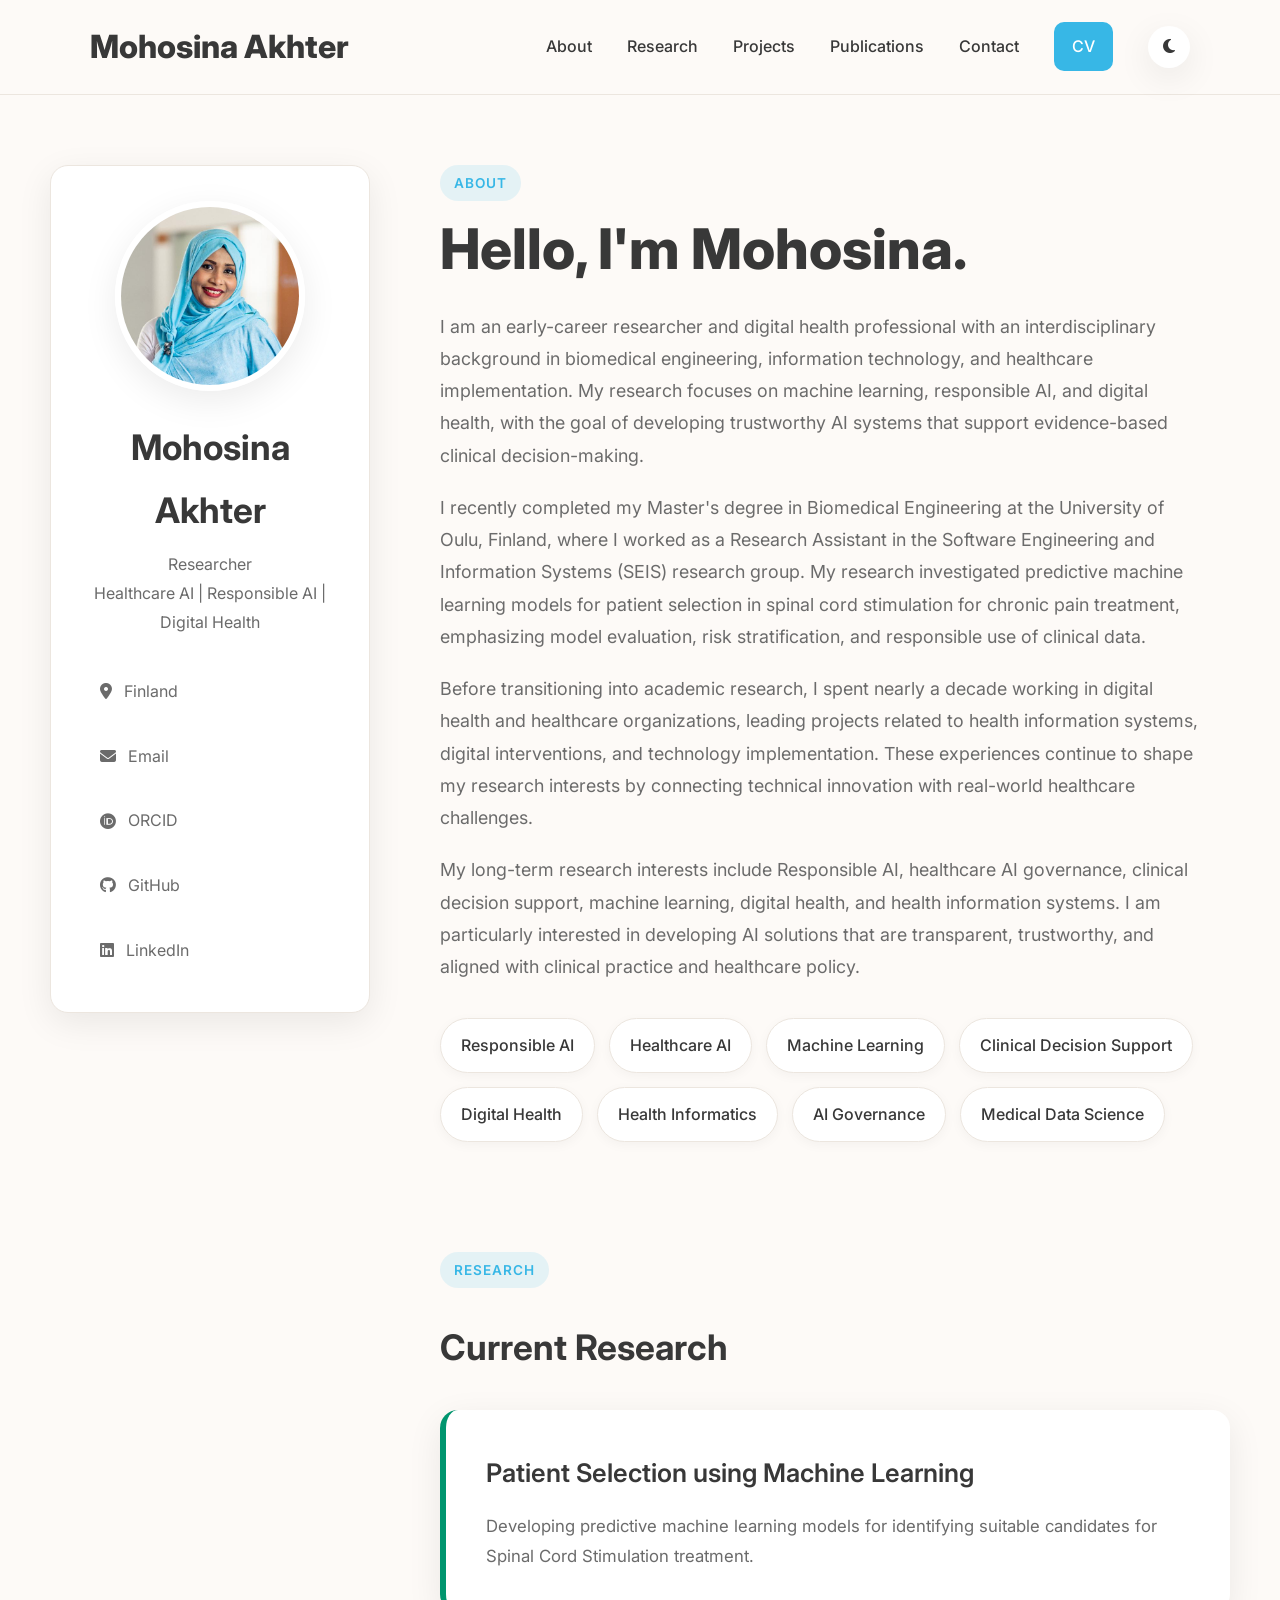
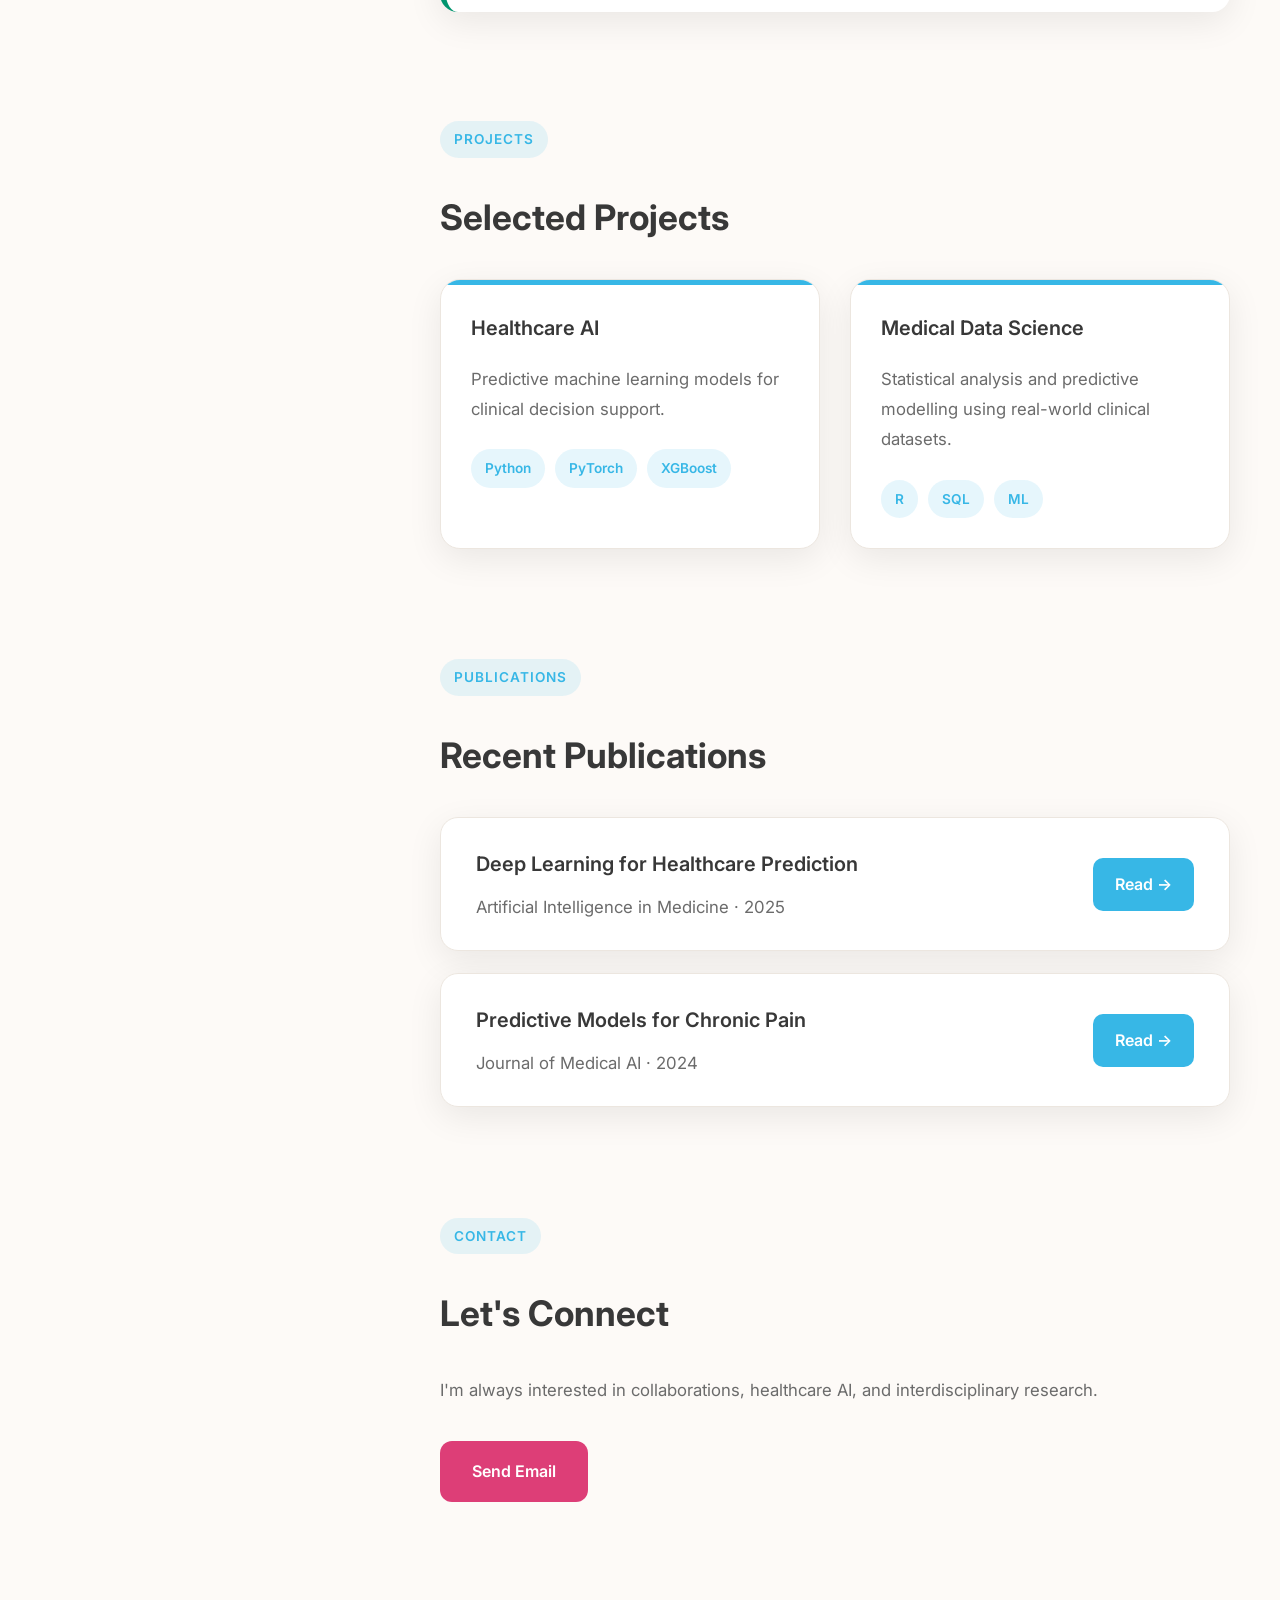
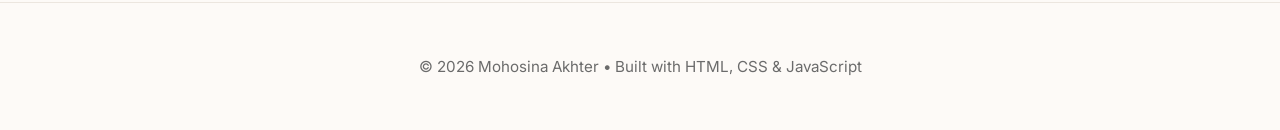
==== index.html @ cb87c594 "Update index.html" ====
<!DOCTYPE html>
<html lang="en">

<head>
    <meta charset="UTF-8">
    <meta name="viewport" content="width=device-width, initial-scale=1.0">

    <title>Mohosina Akhter | Machine Learning Researcher</title>

    <meta name="description"
        content="Mohosina Akhter | Machine Learning Researcher | Healthcare AI | Medical Data Science">

    <!-- Google Font -->
    <link rel="preconnect" href="https://fonts.googleapis.com">
    <link rel="preconnect" href="https://fonts.gstatic.com" crossorigin>

    <link href="https://fonts.googleapis.com/css2?family=Inter:wght@300;400;500;600;700;800&display=swap"
        rel="stylesheet">

    <!-- Font Awesome -->
    <link rel="stylesheet"
        href="https://cdnjs.cloudflare.com/ajax/libs/font-awesome/6.6.0/css/all.min.css">

    <link rel="stylesheet" href="style.css">

</head>

<body>

    <!-- ==========================
            NAVBAR
    =========================== -->

    <header class="navbar">

        <a href="#" class="logo">
            Mohosina Akhter
        </a>

        <nav id="navMenu">

            <a href="#about">About</a>

            <a href="#research">Research</a>

            <a href="#projects">Projects</a>

            <a href="#publications">Publications</a>

            <a href="#contact">Contact</a>

            <a href="CV.pdf" target="_blank" class="cv-btn">

                CV

            </a>

            <button id="themeToggle">

                <i class="fa-solid fa-moon"></i>

            </button>

        </nav>

        <button class="hamburger" id="hamburger">

            <i class="fa-solid fa-bars"></i>

        </button>

    </header>



    <div class="container">

        <!-- ==========================
                SIDEBAR
        =========================== -->

        <aside class="sidebar">

            <img src="profile.png" alt="Mohosina Akhter">

            <h2>

                Mohosina Akhter

            </h2>

            <p class="designation">

                Researcher

                <br>

                Healthcare AI | Responsible AI | Digital Health

            </p>

            <div class="social">

                <a href="#">

                    <i class="fa-solid fa-location-dot"></i>

                    Finland

                </a>

                <a href="mailto:your@email.com">

                    <i class="fa-solid fa-envelope"></i>

                    Email

                </a>

                <a href="#">

                    <i class="fa-brands fa-orcid"></i>

                    ORCID

                </a>

                <a href="https://github.com/mohosina-lab">

                    <i class="fa-brands fa-github"></i>

                    GitHub

                </a>

                <a href="#">

                    <i class="fa-brands fa-linkedin"></i>

                    LinkedIn

                </a>

            </div>

        </aside>



        <!-- ==========================
                MAIN CONTENT
        =========================== -->

        <main>

            <!-- ABOUT -->

          <section id="about">

    <span class="section-tag">ABOUT</span>

    <h1>Hello, I'm Mohosina.</h1>

    <p>
        I am an early-career researcher and digital health professional with an
        interdisciplinary background in biomedical engineering, information
        technology, and healthcare implementation. My research focuses on
        machine learning, responsible AI, and digital health, with the goal of
        developing trustworthy AI systems that support evidence-based clinical
        decision-making.
    </p>

    <p>
        I recently completed my Master's degree in Biomedical Engineering at the
        University of Oulu, Finland, where I worked as a Research Assistant in
        the Software Engineering and Information Systems (SEIS) research group.
        My research investigated predictive machine learning models for patient
        selection in spinal cord stimulation for chronic pain treatment,
        emphasizing model evaluation, risk stratification, and responsible use
        of clinical data.
    </p>

    <p>
        Before transitioning into academic research, I spent nearly a decade
        working in digital health and healthcare organizations, leading projects
        related to health information systems, digital interventions, and
        technology implementation. These experiences continue to shape my
        research interests by connecting technical innovation with real-world
        healthcare challenges.
    </p>

    <p>
        My long-term research interests include Responsible AI, healthcare AI
        governance, clinical decision support, machine learning, digital health,
        and health information systems. I am particularly interested in
        developing AI solutions that are transparent, trustworthy, and aligned
        with clinical practice and healthcare policy.
    </p>

                <div class="chips">

<span>Responsible AI</span>

<span>Healthcare AI</span>

<span>Machine Learning</span>

<span>Clinical Decision Support</span>

<span>Digital Health</span>

<span>Health Informatics</span>

<span>AI Governance</span>

<span>Medical Data Science</span>

</div>

            </section>



            <!-- RESEARCH -->

            <section id="research">

                <span class="section-tag">

                    RESEARCH

                </span>

                <h2>

                    Current Research

                </h2>

                <div class="feature-card">

                    <h3>

                        Patient Selection using Machine Learning

                    </h3>

                    <p>

                        Developing predictive machine learning models for
                        identifying suitable candidates for Spinal Cord
                        Stimulation treatment.

                    </p>

                </div>

            </section>



            <!-- PROJECTS -->

            <section id="projects">

                <span class="section-tag">

                    PROJECTS

                </span>

                <h2>

                    Selected Projects

                </h2>

                <div class="grid">

                    <article class="card">

                        <h3>

                            Healthcare AI

                        </h3>

                        <p>

                            Predictive machine learning models for
                            clinical decision support.

                        </p>

                        <div class="tech">

                            <span>Python</span>

                            <span>PyTorch</span>

                            <span>XGBoost</span>

                        </div>

                    </article>



                    <article class="card">

                        <h3>

                            Medical Data Science

                        </h3>

                        <p>

                            Statistical analysis and predictive modelling
                            using real-world clinical datasets.

                        </p>

                        <div class="tech">

                            <span>R</span>

                            <span>SQL</span>

                            <span>ML</span>

                        </div>

                    </article>

                </div>

            </section>



            <!-- PUBLICATIONS -->

            <section id="publications">

                <span class="section-tag">

                    PUBLICATIONS

                </span>

                <h2>

                    Recent Publications

                </h2>

                <div class="publication-card">

                    <div>

                        <h3>

                            Deep Learning for Healthcare Prediction

                        </h3>

                        <p>

                            Artificial Intelligence in Medicine · 2025

                        </p>

                    </div>

                    <a href="#">

                        Read →

                    </a>

                </div>



                <div class="publication-card">

                    <div>

                        <h3>

                            Predictive Models for Chronic Pain

                        </h3>

                        <p>

                            Journal of Medical AI · 2024

                        </p>

                    </div>

                    <a href="#">

                        Read →

                    </a>

                </div>

            </section>



            <!-- CONTACT -->

            <section id="contact">

                <span class="section-tag">

                    CONTACT

                </span>

                <h2>

                    Let's Connect

                </h2>

                <p>

                    I'm always interested in collaborations, healthcare AI,
                    and interdisciplinary research.

                </p>

                <a href="mailto:your@email.com" class="contact-btn">

                    Send Email

                </a>

            </section>

        </main>

    </div>



    <footer>

        © 2026 Mohosina Akhter • Built with HTML, CSS & JavaScript

    </footer>

    <script src="script.js"></script>

</body>

</html>
---- style.css ----
/* ==========================================================
   MOHOSINA AKHTER PORTFOLIO
   Part 1 - Global Styles, Navbar & Sidebar
========================================================== */

/* ------------------------
   GOOGLE COLOR PALETTE
-------------------------*/

:root{

    --bg:#FDFAF7;
    --surface:#FFFFFF;

    --text:#383838;
    --text-light:#6B6B6B;

    --cyan:#37B7E6;
    --green:#00956E;
    --magenta:#DD3E77;
    --yellow:#FAA820;

    --border:#ECE6DF;

    --shadow:0 10px 35px rgba(0,0,0,.08);

    --radius:18px;

    --transition:.3s ease;

}

/* ---------- Dark Theme ---------- */

body.dark{

    --bg:#383838;

    --surface:#444444;

    --text:#FDFAF7;

    --text-light:#D8D8D8;

    --border:#555;

    --shadow:none;

}

/* ------------------------
   RESET
-------------------------*/

*{
    margin:0;
    padding:0;
    box-sizing:border-box;
}

html{

    scroll-behavior:smooth;

}

body{

    font-family:'Inter',sans-serif;

    background:var(--bg);

    color:var(--text);

    line-height:1.8;

    transition:background .3s,color .3s;

}

/* ------------------------
   TYPOGRAPHY
-------------------------*/

h1{

    font-size:3.5rem;

    font-weight:800;

    line-height:1.1;

    margin-bottom:25px;

}

h2{

    font-size:2.2rem;

    font-weight:700;

    margin-bottom:18px;

}

h3{

    font-size:1.25rem;

    font-weight:600;

}

p{

    color:var(--text-light);

    font-size:1.05rem;

    margin-bottom:20px;

}

a{

    color:inherit;

    text-decoration:none;

}

img{

    display:block;

    max-width:100%;

}

/* ------------------------
   NAVBAR
-------------------------*/

.navbar{

    position:sticky;

    top:0;

    z-index:999;

    background:rgba(253,250,247,.92);

    backdrop-filter:blur(12px);

    border-bottom:1px solid var(--border);

    display:flex;

    justify-content:space-between;

    align-items:center;

    padding:18px 7%;

}

body.dark .navbar{

    background:rgba(56,56,56,.95);

}

.logo{

    font-size:2rem;

    font-weight:800;

    color:var(--text);

}

#navMenu{

    display:flex;

    align-items:center;

    gap:35px;

}

#navMenu a{

    font-weight:500;

    position:relative;

    transition:var(--transition);

}

#navMenu a:hover{

    color:var(--cyan);

}

/* underline animation */

#navMenu a::after{

    content:"";

    position:absolute;

    left:0;

    bottom:-8px;

    width:0;

    height:2px;

    background:var(--cyan);

    transition:.3s;

}

#navMenu a:hover::after{

    width:100%;

}

.cv-btn{

    background:var(--cyan);

    color:white !important;

    padding:10px 18px;

    border-radius:10px;

}

.cv-btn:hover{

    background:#1AA8D9;

}

#themeToggle{

    width:42px;

    height:42px;

    border-radius:50%;

    border:none;

    background:var(--surface);

    box-shadow:var(--shadow);

    cursor:pointer;

    color:var(--text);

    font-size:1rem;

}

.hamburger{

    display:none;

    background:none;

    border:none;

    font-size:28px;

    cursor:pointer;

    color:var(--text);

}

/* ------------------------
   PAGE LAYOUT
-------------------------*/

.container{

    max-width:1400px;

    margin:70px auto;

    display:grid;

    grid-template-columns:320px 1fr;

    gap:70px;

    padding:0 50px;

}

/* ------------------------
   SIDEBAR
-------------------------*/

.sidebar{

    position:sticky;

    top:110px;

    align-self:start;

    background:var(--surface);

    border-radius:var(--radius);

    box-shadow:var(--shadow);

    padding:35px;

    border:1px solid var(--border);

    text-align:center;

}

.sidebar img{

    width:190px;

    height:190px;

    border-radius:50%;

    object-fit:cover;

    margin:0 auto 25px;

    border:6px solid white;

    box-shadow:var(--shadow);

}

.sidebar h2{

    margin-bottom:8px;

}

.designation{

    color:var(--text-light);

    margin-bottom:28px;

    font-size:1rem;

}

/* ------------------------
   SOCIAL LINKS
-------------------------*/

.social{

    display:flex;

    flex-direction:column;

    gap:12px;

    margin-top:20px;

}

.social a{

    display:flex;

    align-items:center;

    gap:12px;

    padding:12px 14px;

    border-radius:10px;

    transition:var(--transition);

    color:var(--text-light);

}

.social a:hover{

    background:#F6F4F1;

    color:var(--cyan);

    transform:translateX(6px);

}

body.dark .social a:hover{

    background:#555;

}

/* ------------------------
   MAIN CONTENT
-------------------------*/

main{

    width:100%;

}

section{

    margin-bottom:110px;

}

.section-tag{

    display:inline-block;

    padding:6px 14px;

    border-radius:30px;

    background:rgba(55,183,230,.12);

    color:var(--cyan);

    font-weight:600;

    letter-spacing:1px;

    font-size:.85rem;

    margin-bottom:18px;

}

strong{

    color:var(--text);

}
/* ==========================================================
   PART 2 - ABOUT, RESEARCH, PROJECTS & PUBLICATIONS
==========================================================*/

/* ------------------------
   ABOUT SECTION
-------------------------*/

#about h1{
    margin-bottom:30px;
}

#about p{
    max-width:760px;
    font-size:1.12rem;
}

/* ------------------------
   RESEARCH INTEREST CHIPS
-------------------------*/

.chips{

    display:flex;
    flex-wrap:wrap;
    gap:14px;
    margin-top:35px;

}

.chips span{

    background:var(--surface);

    color:var(--text);

    padding:12px 20px;

    border-radius:40px;

    border:1px solid var(--border);

    font-weight:500;

    transition:var(--transition);

    box-shadow:0 3px 12px rgba(0,0,0,.04);

}

.chips span:hover{

    background:var(--cyan);

    color:white;

    transform:translateY(-4px);

}

/* ------------------------
   FEATURE RESEARCH CARD
-------------------------*/

.feature-card{

    background:var(--surface);

    padding:40px;

    border-radius:var(--radius);

    border-left:6px solid var(--green);

    box-shadow:var(--shadow);

    margin-top:30px;

    transition:var(--transition);

}

.feature-card:hover{

    transform:translateY(-6px);

}

.feature-card h3{

    margin-bottom:15px;

    font-size:1.6rem;

}

.feature-card p{

    margin-bottom:0;

}

/* ------------------------
   SECTION HEADINGS
-------------------------*/

section h2{

    margin-top:10px;

    margin-bottom:30px;

}

/* ------------------------
   GRID
-------------------------*/

.grid{

    display:grid;

    grid-template-columns:repeat(auto-fit,minmax(300px,1fr));

    gap:30px;

}

/* ------------------------
   PROJECT CARD
-------------------------*/

.card{

    background:var(--surface);

    padding:30px;

    border-radius:20px;

    border:1px solid var(--border);

    box-shadow:var(--shadow);

    transition:var(--transition);

    position:relative;

    overflow:hidden;

}

.card::before{

    content:"";

    position:absolute;

    top:0;
    left:0;

    width:100%;
    height:5px;

    background:var(--cyan);

}

.card:hover{

    transform:translateY(-8px);

    box-shadow:0 18px 40px rgba(0,0,0,.12);

}

.card h3{

    margin-bottom:18px;

}

.card p{

    margin-bottom:25px;

}

/* ------------------------
   TECH BADGES
-------------------------*/

.tech{

    display:flex;

    flex-wrap:wrap;

    gap:10px;

}

.tech span{

    background:rgba(55,183,230,.12);

    color:var(--cyan);

    padding:7px 14px;

    border-radius:25px;

    font-size:.85rem;

    font-weight:600;

}

/* ------------------------
   PROJECT LINKS
-------------------------*/

.card-links{

    display:flex;

    gap:14px;

    margin-top:30px;

}

.card-links a{

    padding:10px 18px;

    border-radius:8px;

    font-size:.9rem;

    font-weight:600;

    transition:.3s;

}

.card-links a:first-child{

    background:var(--cyan);

    color:white;

}

.card-links a:last-child{

    border:1px solid var(--border);

}

.card-links a:hover{

    transform:translateY(-3px);

}

/* ------------------------
   PUBLICATIONS
-------------------------*/

.publication-card{

    display:flex;

    justify-content:space-between;

    align-items:center;

    gap:30px;

    background:var(--surface);

    padding:28px 35px;

    border-radius:18px;

    margin-bottom:22px;

    border:1px solid var(--border);

    box-shadow:var(--shadow);

    transition:var(--transition);

}

.publication-card:hover{

    transform:translateY(-5px);

}

.publication-card h3{

    margin-bottom:10px;

}

.publication-card p{

    margin-bottom:0;

    color:var(--text-light);

}

.publication-card a{

    background:var(--cyan);

    color:white;

    padding:12px 22px;

    border-radius:10px;

    font-weight:600;

    transition:var(--transition);

    white-space:nowrap;

}

.publication-card a:hover{

    background:#229ec8;

}

/* ------------------------
   CONTACT
-------------------------*/

.contact-btn{

    display:inline-block;

    margin-top:15px;

    padding:16px 32px;

    background:var(--magenta);

    color:white;

    border-radius:12px;

    font-weight:600;

    transition:var(--transition);

}

.contact-btn:hover{

    transform:translateY(-4px);

    background:#c93066;

}

/* ------------------------
   HOVER EFFECTS
-------------------------*/

.card,
.feature-card,
.publication-card{

    will-change:transform;

}

/* ------------------------
   SUBTLE FADE ANIMATION
-------------------------*/

section{

    animation:fadeUp .7s ease;

}

@keyframes fadeUp{

    from{

        opacity:0;

        transform:translateY(25px);

    }

    to{

        opacity:1;

        transform:translateY(0);

    }

}
/* ==========================================================
   PART 3 - TIMELINE, NEWS, FOOTER & ANIMATIONS
==========================================================*/

/* ------------------------
   TIMELINE
-------------------------*/

.timeline{

    position:relative;

    margin-top:40px;

    padding-left:40px;

}

.timeline::before{

    content:"";

    position:absolute;

    left:8px;
    top:0;

    width:2px;
    height:100%;

    background:var(--border);

}

.timeline-item{

    position:relative;

    padding-bottom:45px;

}

.timeline-item:last-child{

    padding-bottom:0;

}

.timeline-item::before{

    content:"";

    position:absolute;

    left:-40px;
    top:6px;

    width:18px;
    height:18px;

    border-radius:50%;

    background:var(--cyan);

    border:4px solid var(--bg);

}

.timeline-year{

    color:var(--cyan);

    font-weight:700;

    margin-bottom:6px;

    font-size:.95rem;

}

.timeline-item h3{

    margin-bottom:8px;

}

.timeline-item p{

    margin-bottom:0;

}

/* ------------------------
   NEWS / UPDATES
-------------------------*/

.news-grid{

    display:grid;

    gap:20px;

}

.news-card{

    background:var(--surface);

    padding:24px 28px;

    border-radius:16px;

    border:1px solid var(--border);

    box-shadow:var(--shadow);

    transition:var(--transition);

}

.news-card:hover{

    transform:translateY(-5px);

}

.news-date{

    color:var(--magenta);

    font-weight:700;

    font-size:.9rem;

    margin-bottom:8px;

}

.news-card h4{

    margin-bottom:8px;

}

.news-card p{

    margin-bottom:0;

}

/* ------------------------
   AWARDS
-------------------------*/

.award-card{

    background:linear-gradient(
        135deg,
        rgba(250,168,32,.12),
        rgba(55,183,230,.08)
    );

    border:1px solid rgba(250,168,32,.25);

    border-radius:18px;

    padding:30px;

    margin-bottom:25px;

}

.award-card h3{

    color:var(--yellow);

    margin-bottom:12px;

}

/* ------------------------
   FEATURED SECTION
-------------------------*/

.featured{

    background:var(--surface);

    border-radius:24px;

    padding:45px;

    border:1px solid var(--border);

    box-shadow:var(--shadow);

    position:relative;

    overflow:hidden;

}

.featured::before{

    content:"";

    position:absolute;

    top:0;
    left:0;

    width:100%;
    height:6px;

    background:linear-gradient(
        90deg,
        var(--cyan),
        var(--green),
        var(--magenta)
    );

}

/* ------------------------
   FOOTER
-------------------------*/

footer{

    margin-top:100px;

    padding:50px 20px;

    text-align:center;

    border-top:1px solid var(--border);

    color:var(--text-light);

    font-size:.95rem;

}

footer a{

    color:var(--cyan);

}

footer a:hover{

    text-decoration:underline;

}

/* ------------------------
   SCROLL REVEAL
-------------------------*/

.hidden{

    opacity:0;

    transform:translateY(40px);

    transition:all .8s ease;

}

.show{

    opacity:1;

    transform:translateY(0);

}

/* ------------------------
   CARD HOVER ENHANCEMENT
-------------------------*/

.card,
.feature-card,
.publication-card,
.news-card{

    transition:
        transform .3s ease,
        box-shadow .3s ease;

}

.card:hover,
.feature-card:hover,
.publication-card:hover,
.news-card:hover{

    box-shadow:
        0 20px 40px rgba(0,0,0,.12);

}

/* ------------------------
   DARK MODE POLISH
-------------------------*/

body.dark .card,
body.dark .feature-card,
body.dark .publication-card,
body.dark .news-card,
body.dark .sidebar,
body.dark .featured{

    background:var(--surface);

}

body.dark .chips span{

    background:#505050;

    border-color:#666;

}

body.dark .chips span:hover{

    background:var(--cyan);

}

body.dark .timeline::before{

    background:#666;

}

body.dark .social a{

    color:#E6E6E6;

}

body.dark .social a:hover{

    color:var(--cyan);

}

body.dark .publication-card a{

    color:white;

}

/* ------------------------
   SECTION SPACING
-------------------------*/

section{

    scroll-margin-top:100px;

}

section:last-child{

    margin-bottom:0;

}

/* ------------------------
   SELECTION COLOR
-------------------------*/

::selection{

    background:var(--cyan);

    color:white;

}

/* ------------------------
   CUSTOM SCROLLBAR
-------------------------*/

::-webkit-scrollbar{

    width:10px;

}

::-webkit-scrollbar-track{

    background:var(--bg);

}

::-webkit-scrollbar-thumb{

    background:var(--cyan);

    border-radius:20px;

}

::-webkit-scrollbar-thumb:hover{

    background:#25a7d6;

}
/* ==========================================================
   PART 4 - RESPONSIVE DESIGN
==========================================================*/

/* -----------------------------
   Large Desktop (1440px+)
------------------------------*/

@media (min-width:1600px){

    .container{

        max-width:1500px;

        grid-template-columns:340px 1fr;

        gap:90px;

    }

    h1{

        font-size:4rem;

    }

    h2{

        font-size:2.5rem;

    }

}

/* -----------------------------
   Laptop (MacBook 13/14/15)
------------------------------*/

@media (max-width:1200px){

    .container{

        grid-template-columns:280px 1fr;

        gap:50px;

        padding:0 35px;

    }

    .sidebar{

        padding:28px;

    }

    h1{

        font-size:3rem;

    }

}

/* -----------------------------
   Tablet
------------------------------*/

@media (max-width:992px){

    .container{

        grid-template-columns:1fr;

        gap:50px;

        padding:35px;

    }

    .sidebar{

        position:relative;

        top:0;

        max-width:500px;

        margin:auto;

    }

    .sidebar img{

        width:170px;

        height:170px;

    }

}

/* -----------------------------
   Mobile Navigation
------------------------------*/

@media (max-width:768px){

    .navbar{

        padding:18px 25px;

    }

    .logo{

        font-size:1.6rem;

    }

    .hamburger{

        display:block;

        z-index:1001;

    }

    #navMenu{

        position:fixed;

        top:75px;

        right:-100%;

        width:280px;

        height:calc(100vh - 75px);

        background:var(--surface);

        display:flex;

        flex-direction:column;

        justify-content:flex-start;

        align-items:flex-start;

        padding:40px 30px;

        gap:28px;

        transition:.35s ease;

        border-left:1px solid var(--border);

        box-shadow:-8px 0 25px rgba(0,0,0,.08);

    }

    #navMenu.active{

        right:0;

    }

    body.dark #navMenu{

        background:#444;

    }

    .container{

        padding:25px;

        margin-top:35px;

    }

    .sidebar{

        width:100%;

    }

    .sidebar img{

        width:150px;

        height:150px;

    }

    h1{

        font-size:2.3rem;

    }

    h2{

        font-size:1.8rem;

    }

    .grid{

        grid-template-columns:1fr;

    }

    .publication-card{

        flex-direction:column;

        align-items:flex-start;

    }

    .publication-card a{

        width:100%;

        text-align:center;

    }

}

/* -----------------------------
   Small Phones
------------------------------*/

@media (max-width:576px){

    .navbar{

        padding:15px 18px;

    }

    .container{

        padding:18px;

    }

    .sidebar{

        padding:25px;

    }

    .sidebar img{

        width:130px;

        height:130px;

    }

    h1{

        font-size:2rem;

    }

    h2{

        font-size:1.5rem;

    }

    p{

        font-size:1rem;

    }

    .chips{

        gap:10px;

    }

    .chips span{

        font-size:.85rem;

        padding:9px 14px;

    }

    .feature-card{

        padding:25px;

    }

    .card{

        padding:25px;

    }

    .publication-card{

        padding:22px;

    }

    .contact-btn{

        width:100%;

        text-align:center;

    }

}

/* -----------------------------
   Extra Small Phones
------------------------------*/

@media (max-width:380px){

    .logo{

        font-size:1.3rem;

    }

    h1{

        font-size:1.8rem;

    }

    .sidebar img{

        width:110px;

        height:110px;

    }

}

/* -----------------------------
   Utilities
------------------------------*/

.text-center{

    text-align:center;

}

.mt-1{margin-top:10px;}
.mt-2{margin-top:20px;}
.mt-3{margin-top:30px;}
.mt-4{margin-top:40px;}

.mb-1{margin-bottom:10px;}
.mb-2{margin-bottom:20px;}
.mb-3{margin-bottom:30px;}
.mb-4{margin-bottom:40px;}

/* -----------------------------
   Smooth Image Hover
------------------------------*/

.sidebar img{

    transition:.35s ease;

}

.sidebar img:hover{

    transform:scale(1.04);

}

/* -----------------------------
   Link Animation
------------------------------*/

a{

    transition:.25s ease;

}

/* -----------------------------
   Better Button Hover
------------------------------*/

button{

    transition:.25s ease;

}

button:hover{

    cursor:pointer;

}

/* -----------------------------
   Prevent Horizontal Scroll
------------------------------*/

html,
body{

    overflow-x:hidden;

}

/* -----------------------------
   Better Focus State
------------------------------*/

a:focus,
button:focus{

    outline:3px solid rgba(55,183,230,.3);

    outline-offset:4px;

}

/* ==========================================================
   END
==========================================================*/
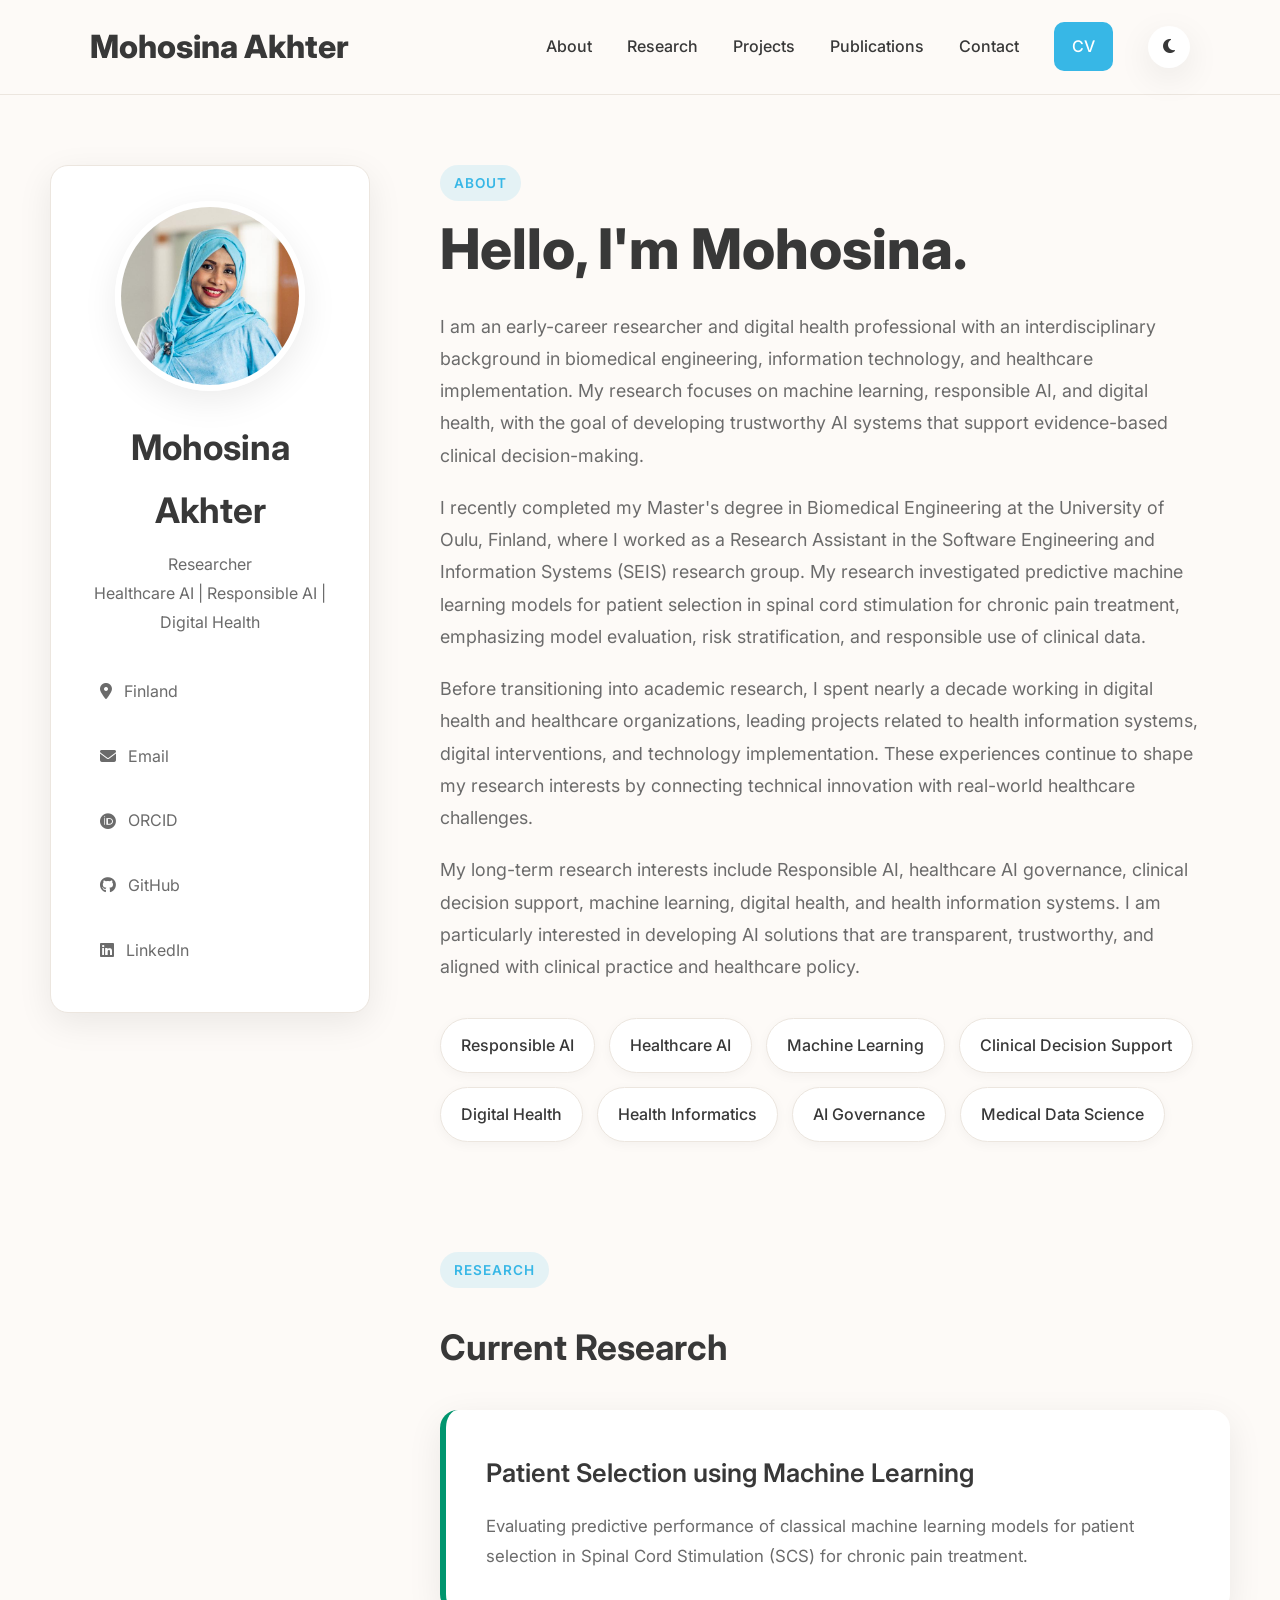
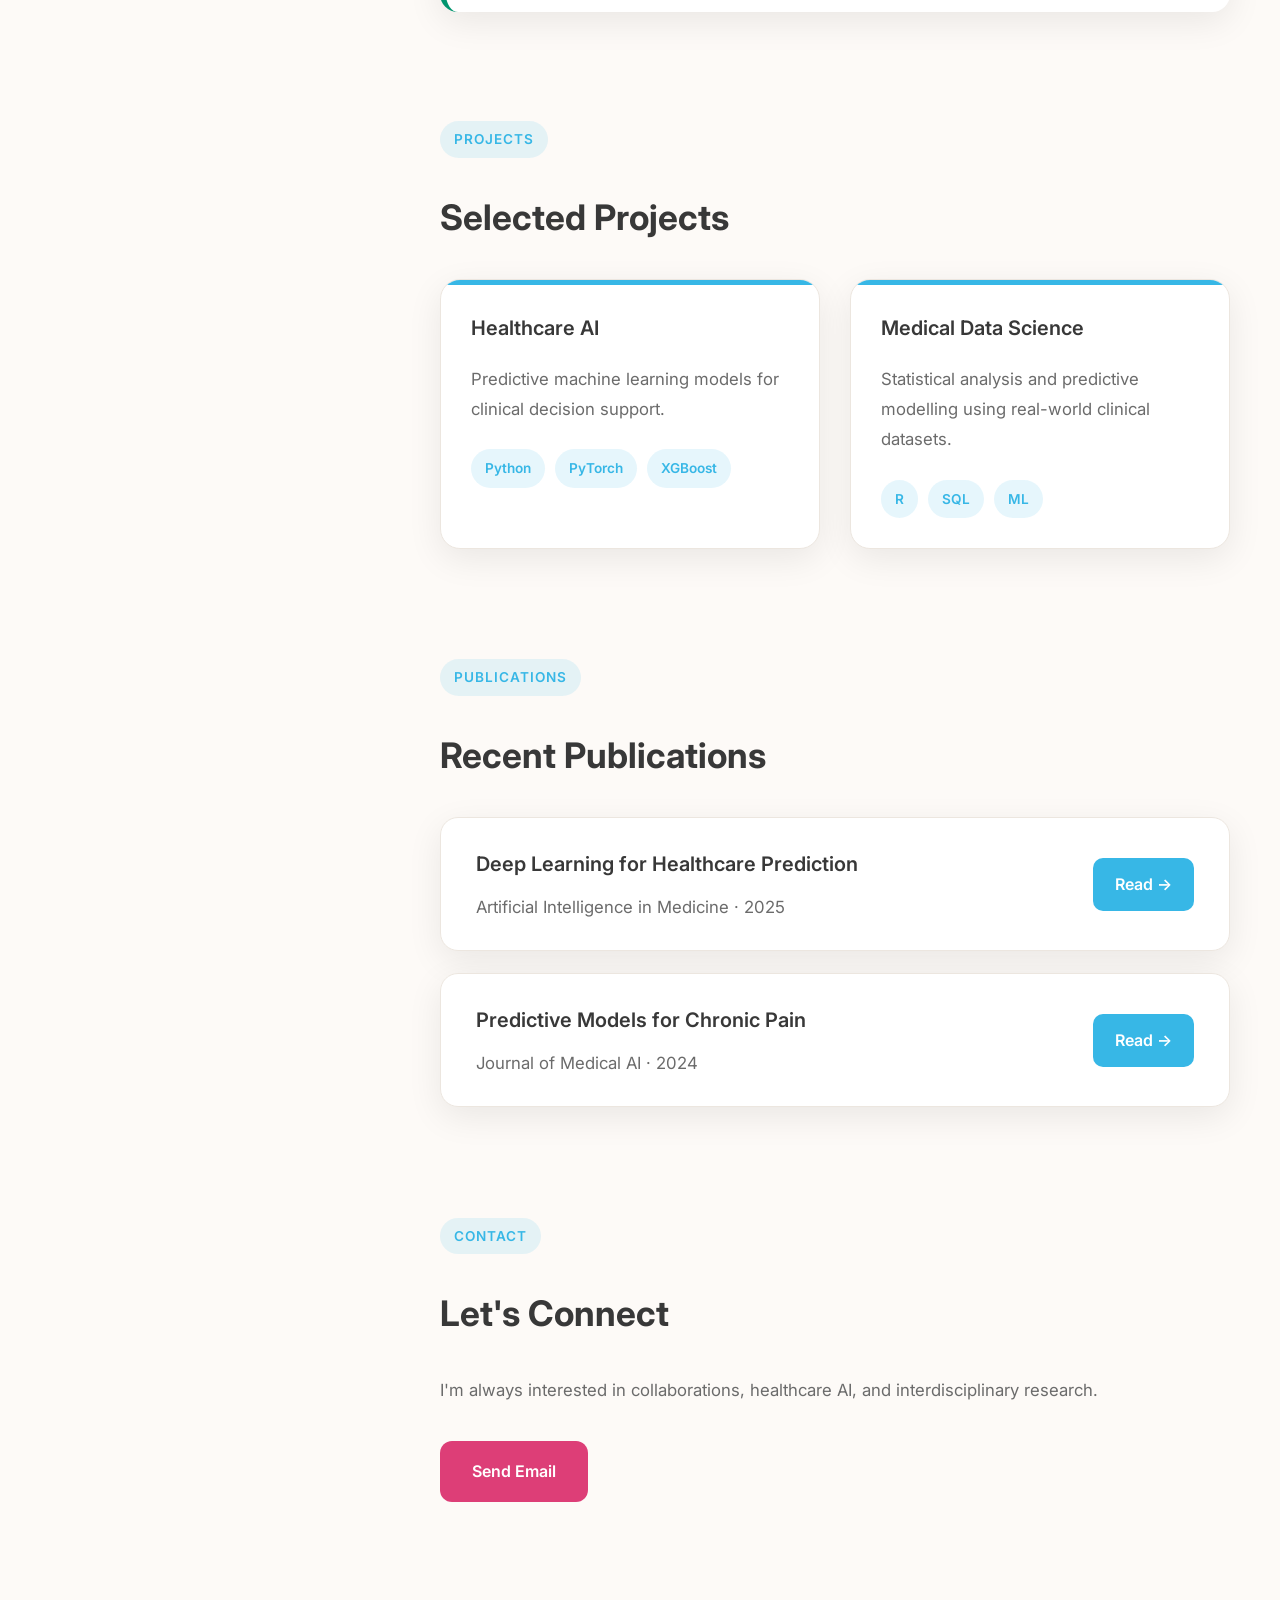
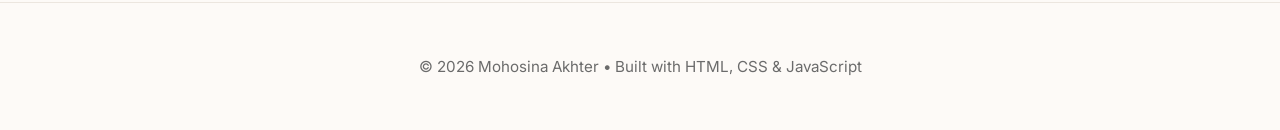
==== commit 99e2bede: "Update index.html" ====
--- a/index.html
+++ b/index.html
@@ -247,9 +247,8 @@
 
                     <p>
 
-                        Developing predictive machine learning models for
-                        identifying suitable candidates for Spinal Cord
-                        Stimulation treatment.
+                         
+Evaluating predictive performance of classical machine learning models for patient selection in Spinal Cord Stimulation (SCS) for chronic pain treatment. 
 
                     </p>
 
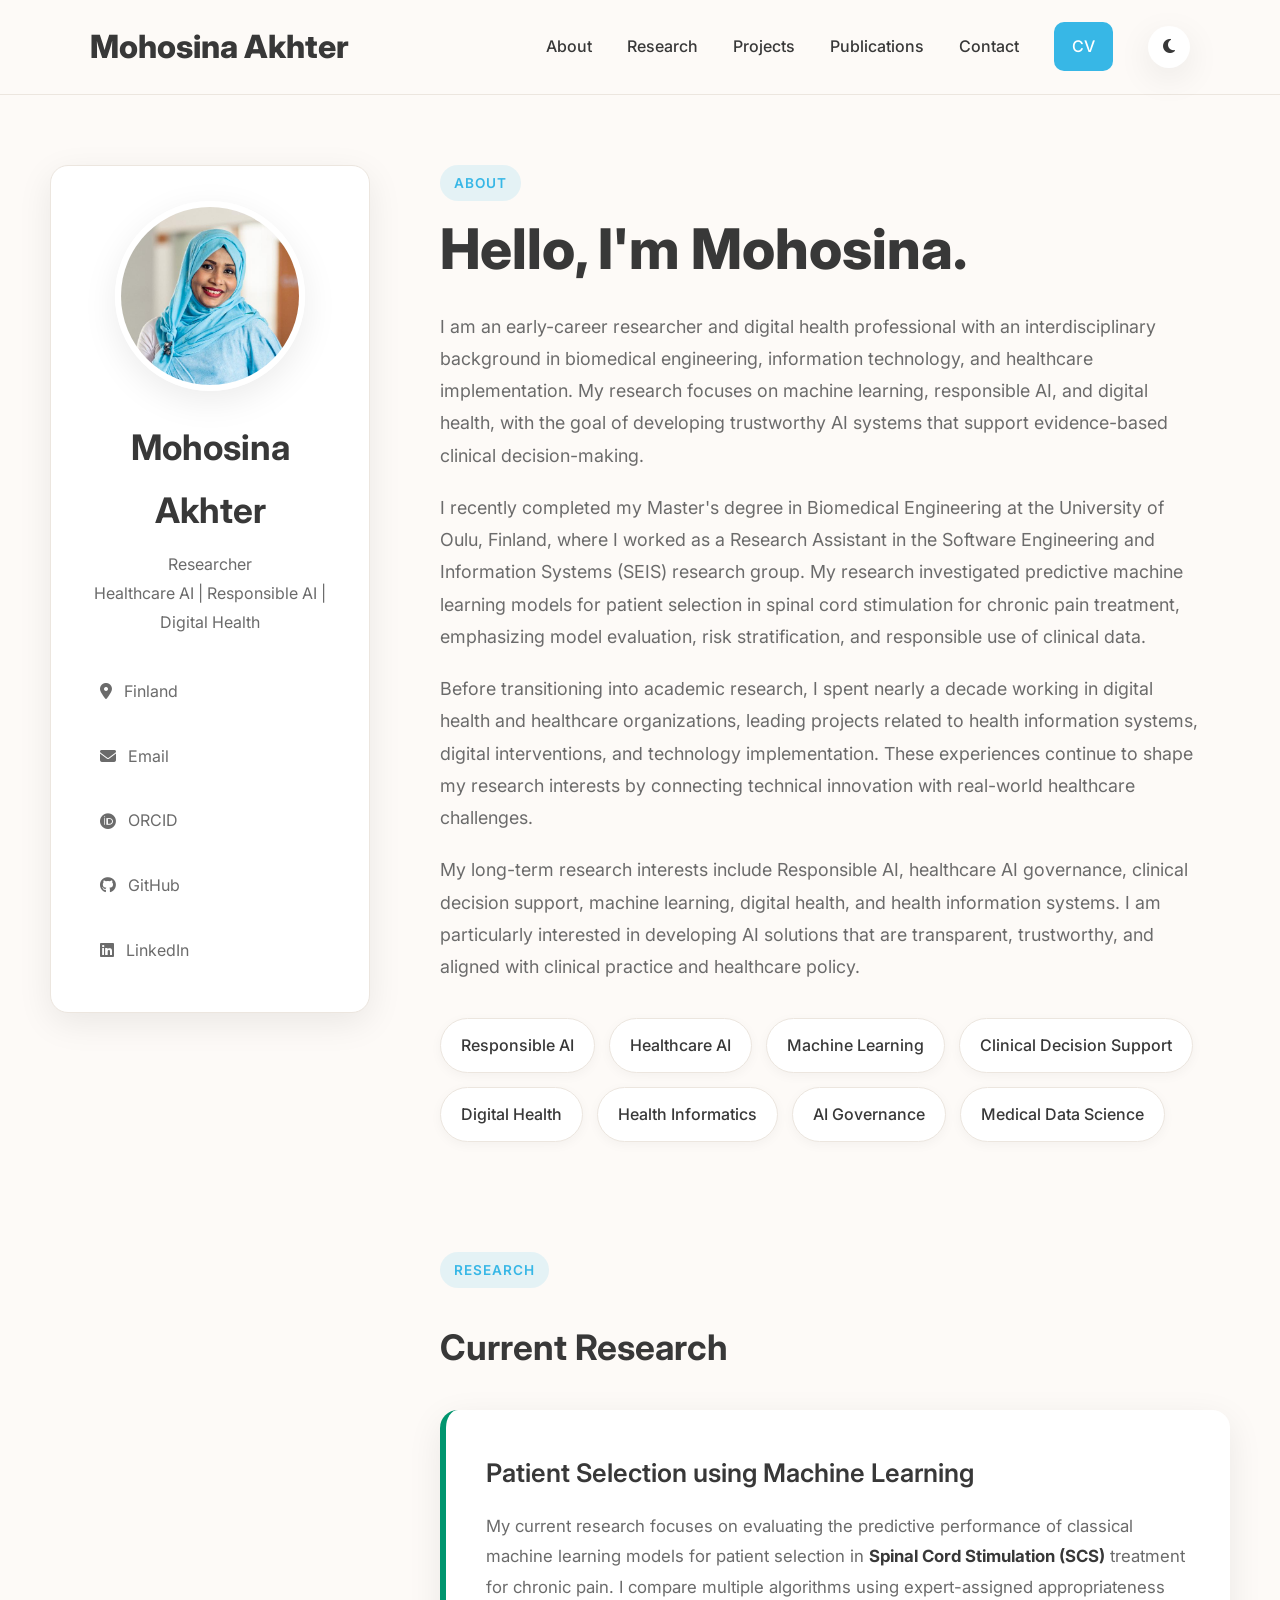
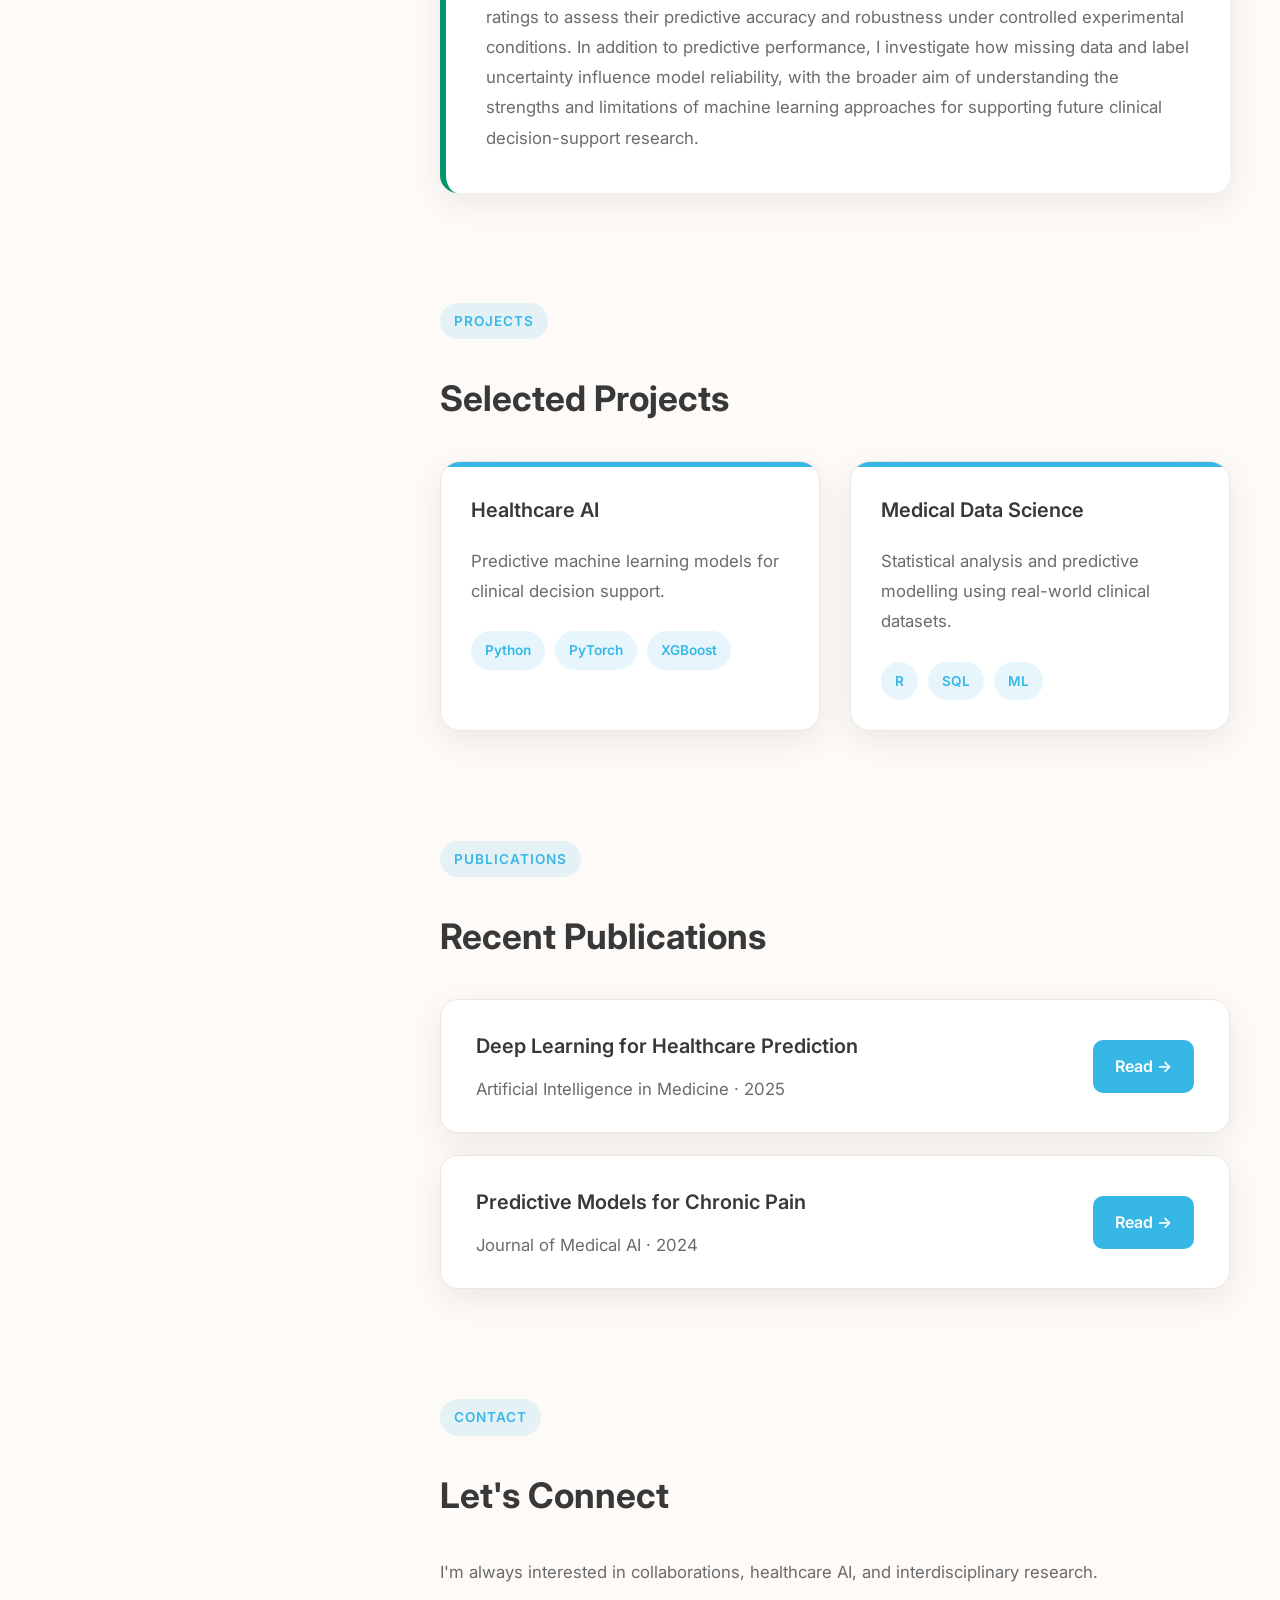
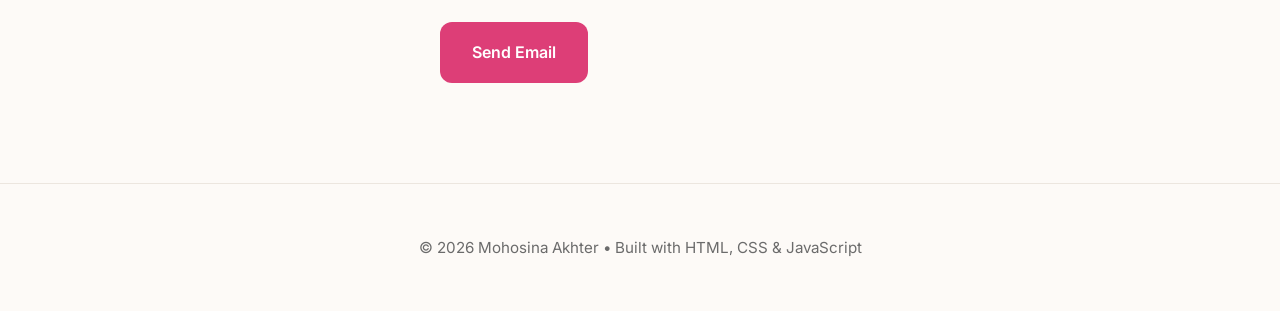
==== commit 44bf8079: "Update index.html" ====
--- a/index.html
+++ b/index.html
@@ -247,9 +247,7 @@
 
                     <p>
 
-                         
-Evaluating predictive performance of classical machine learning models for patient selection in Spinal Cord Stimulation (SCS) for chronic pain treatment. 
-
+                         My current research focuses on evaluating the predictive performance of classical machine learning models for                              patient selection in <strong> Spinal Cord Stimulation (SCS)</strong> treatment for chronic pain. I compare                                 multiple algorithms using expert-assigned appropriateness ratings to assess their predictive accuracy and                                  robustness under controlled experimental conditions. In addition to predictive performance, I investigate how                              missing data and label uncertainty influence model reliability, with the broader aim of understanding the                                  strengths and limitations of machine learning approaches for supporting future clinical decision-support research.
                     </p>
 
                 </div>
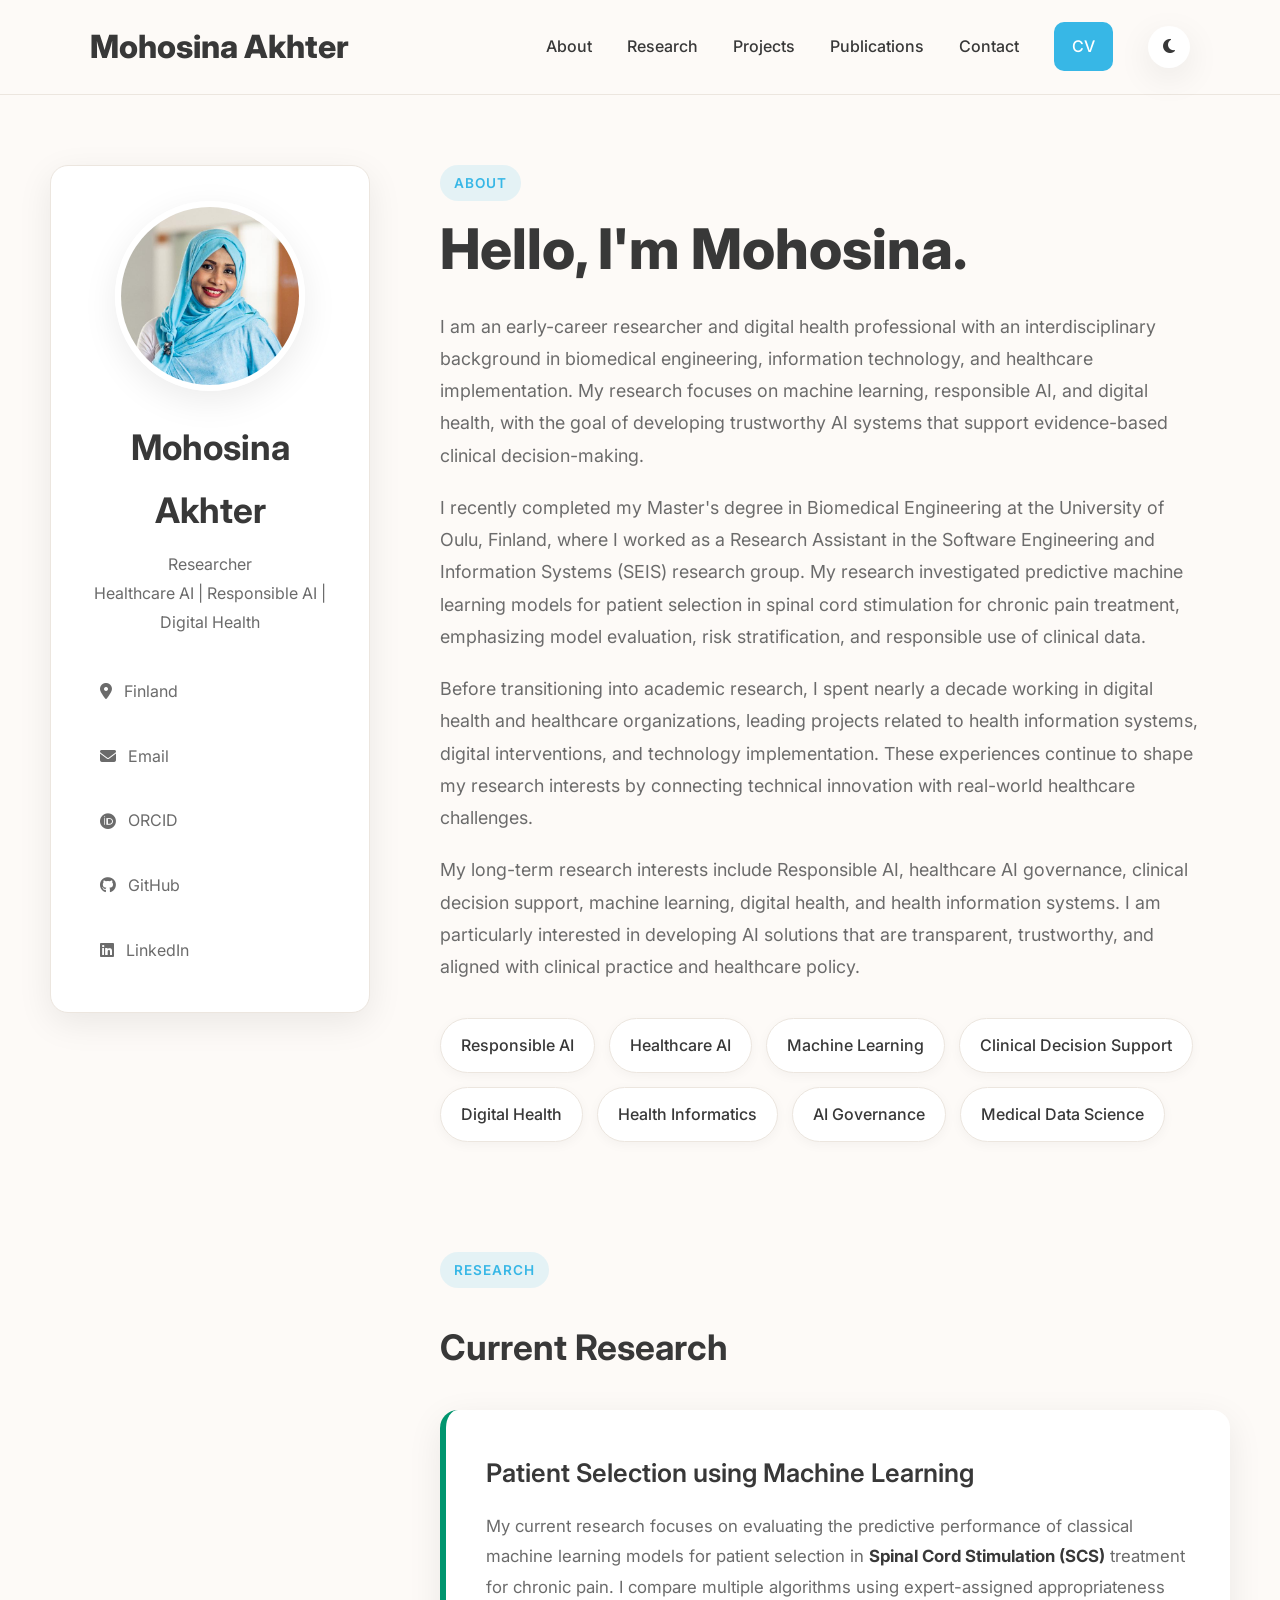
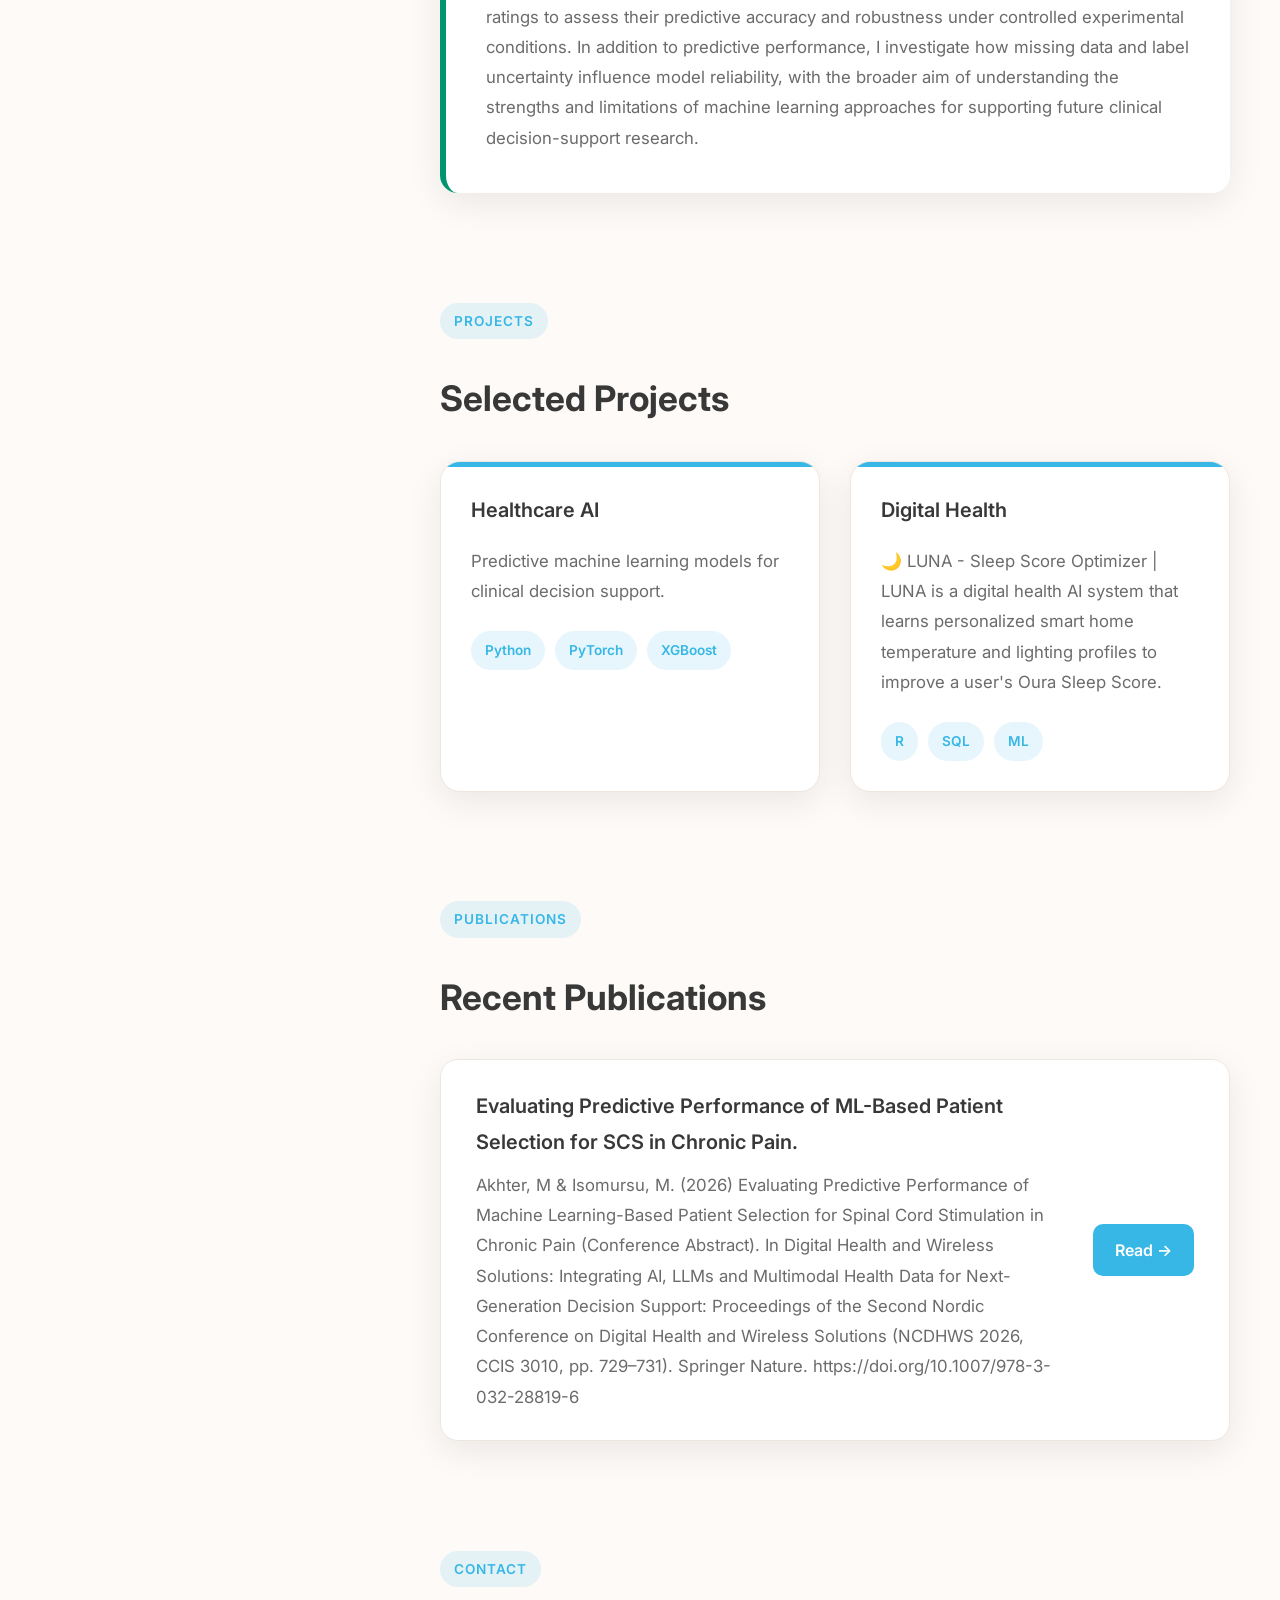
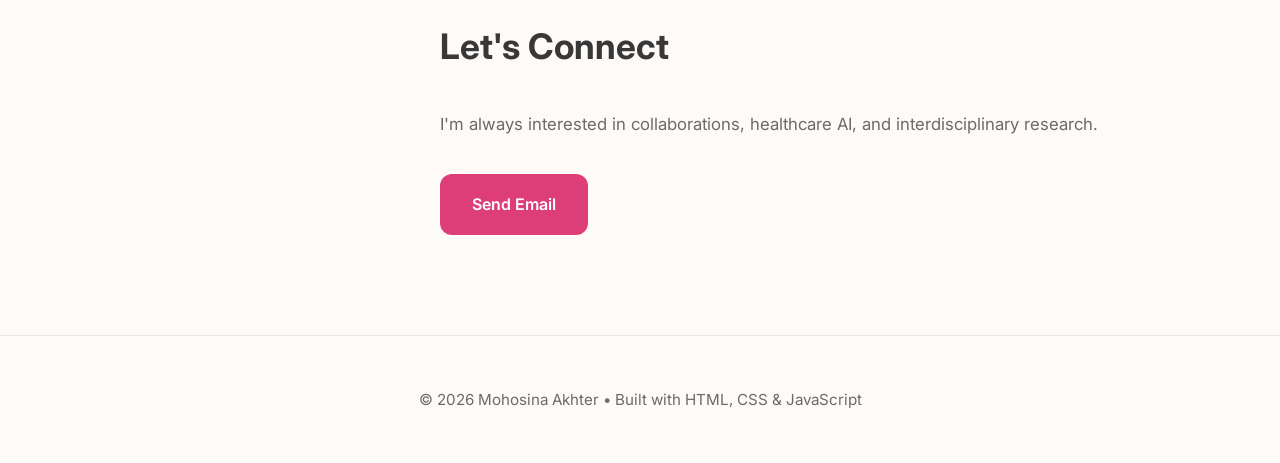
==== commit 245f9269: "Update index.html" ====
--- a/index.html
+++ b/index.html
@@ -307,15 +307,13 @@
 
                         <h3>
 
-                            Medical Data Science
+                            Digital Health
 
                         </h3>
 
                         <p>
 
-                            Statistical analysis and predictive modelling
-                            using real-world clinical datasets.
-
+                            🌙 LUNA - Sleep Score Optimizer | LUNA is a digital health AI system that learns personalized smart home                                     temperature and lighting profiles to improve a user's Oura Sleep Score.
                         </p>
 
                         <div class="tech">
@@ -358,41 +356,15 @@
 
                         <h3>
 
-                            Deep Learning for Healthcare Prediction
+                            Evaluating Predictive Performance of ML-Based Patient Selection for SCS in Chronic Pain. 
 
                         </h3>
 
                         <p>
 
-                            Artificial Intelligence in Medicine · 2025
-
-                        </p>
-
-                    </div>
-
-                    <a href="#">
-
-                        Read →
-
-                    </a>
-
-                </div>
-
-
-
-                <div class="publication-card">
-
-                    <div>
-
-                        <h3>
-
-                            Predictive Models for Chronic Pain
-
-                        </h3>
-
-                        <p>
-
-                            Journal of Medical AI · 2024
+                            Akhter, M & Isomursu, M. (2026) 
+                            Evaluating Predictive Performance of Machine Learning-Based Patient Selection for Spinal Cord Stimulation in                               Chronic Pain (Conference Abstract). In Digital Health and Wireless Solutions: Integrating AI, LLMs and                                     Multimodal Health Data for Next-Generation Decision Support: Proceedings of the Second Nordic Conference on                                Digital Health and Wireless Solutions (NCDHWS 2026, CCIS 3010, pp. 729–731). Springer Nature.                                              https://doi.org/10.1007/978-3-032-28819-6 
+
 
                         </p>
 
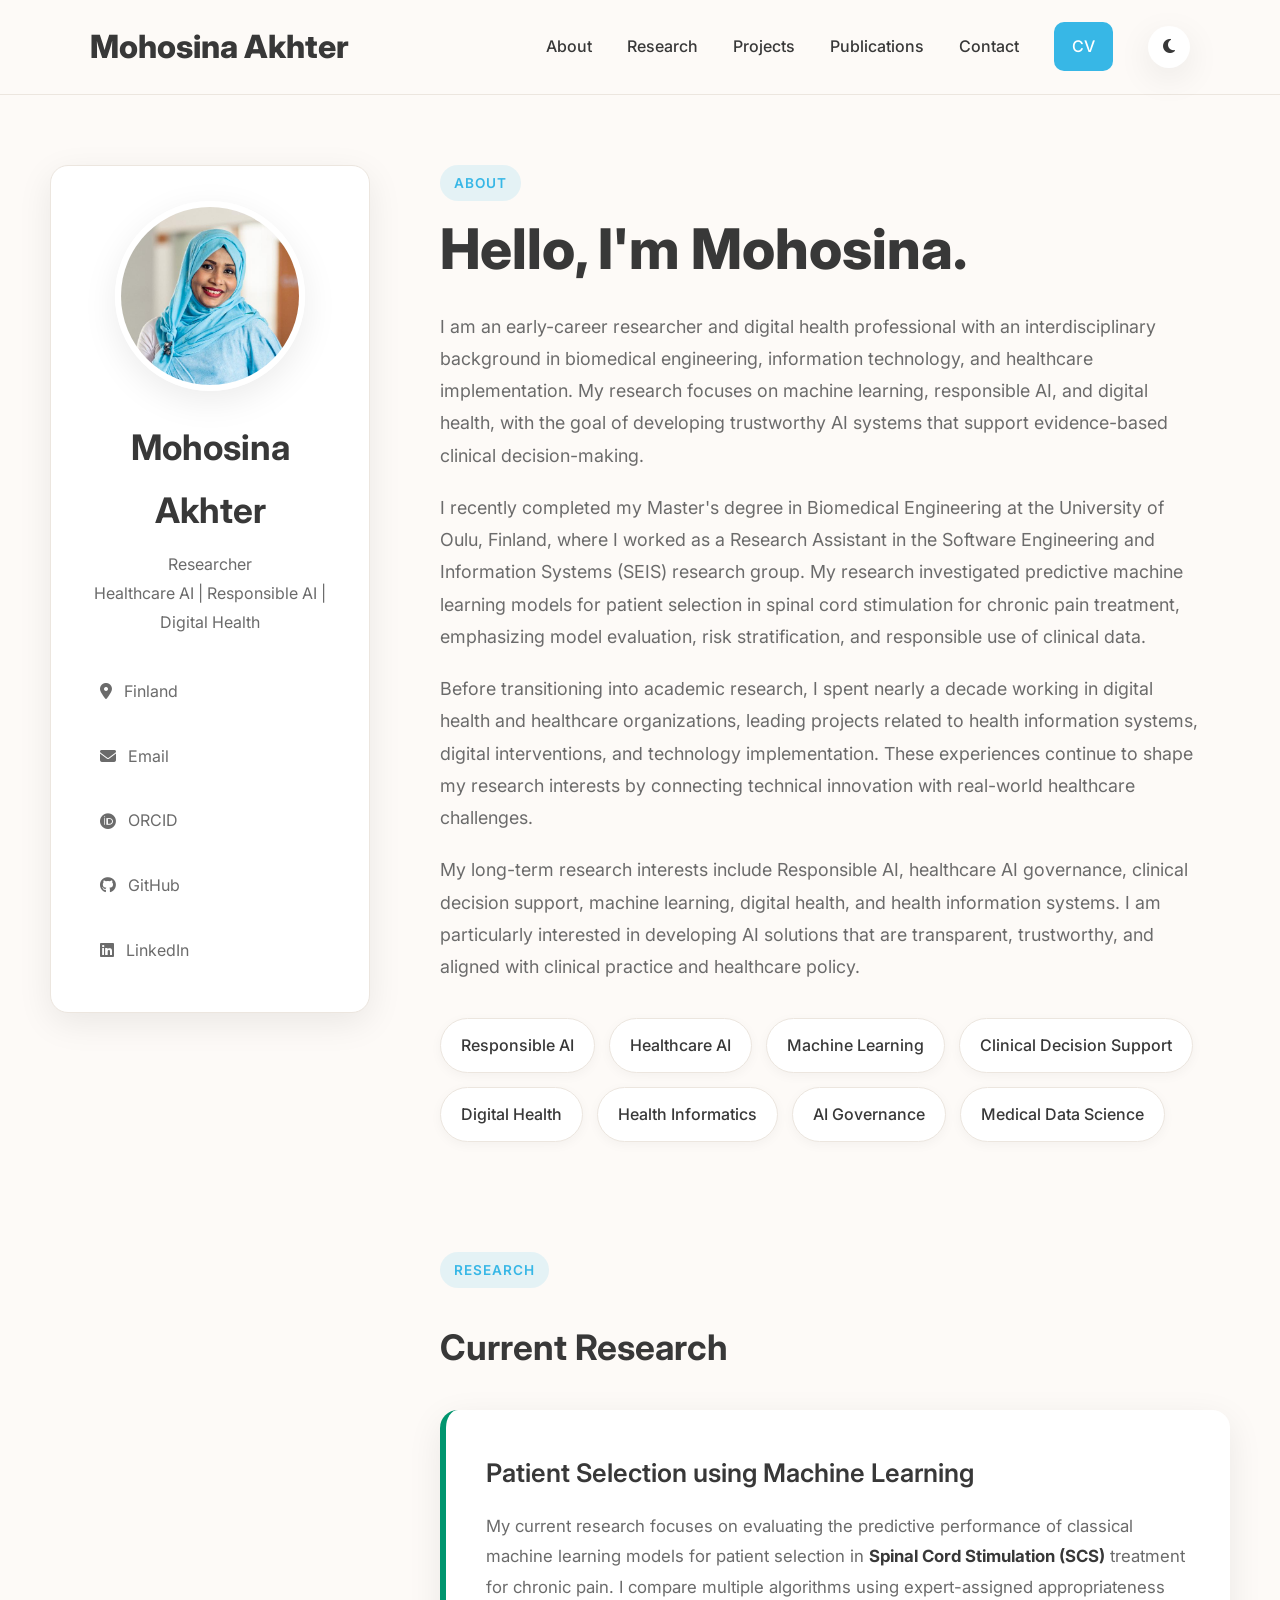
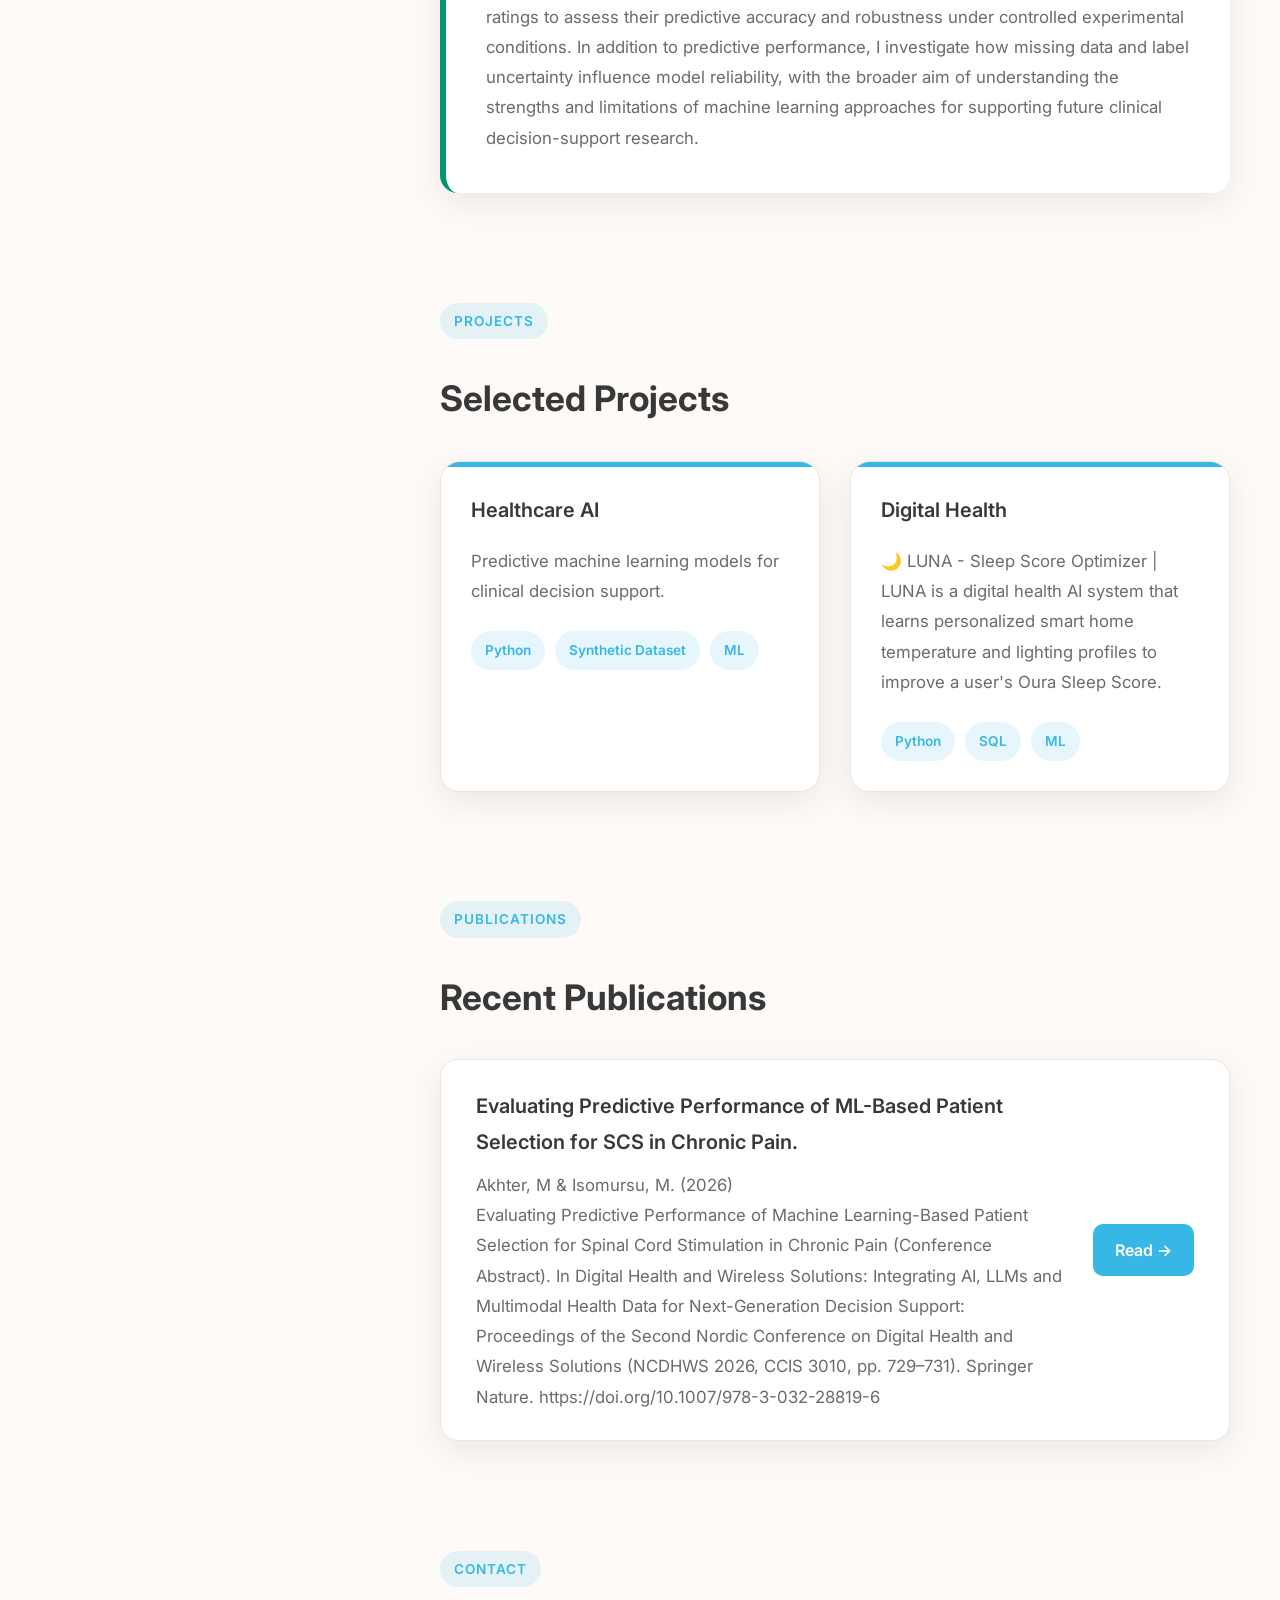
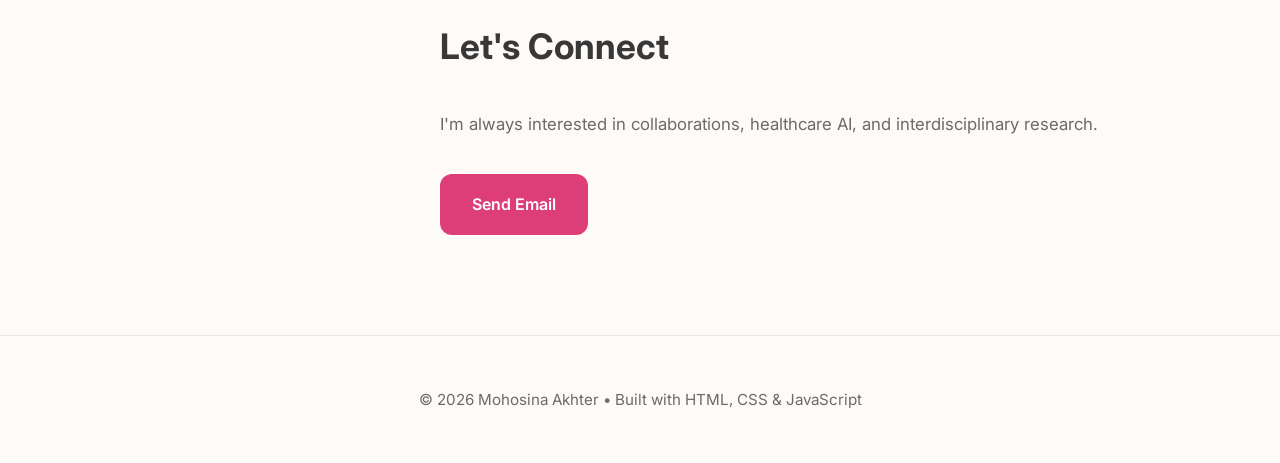
==== commit 99423c35: "Update index.html" ====
--- a/index.html
+++ b/index.html
@@ -109,7 +109,7 @@
 
                 </a>
 
-                <a href="mailto:your@email.com">
+                <a href="mailto:mohosina.23@gmail.com">
 
                     <i class="fa-solid fa-envelope"></i>
 
@@ -117,7 +117,7 @@
 
                 </a>
 
-                <a href="#">
+                <a href="https://orcid.org/0009-0006-4205-7410">
 
                     <i class="fa-brands fa-orcid"></i>
 
@@ -133,7 +133,7 @@
 
                 </a>
 
-                <a href="#">
+                <a href="https://www.linkedin.com/in/m-akhter/">
 
                     <i class="fa-brands fa-linkedin"></i>
 
@@ -293,9 +293,9 @@
 
                             <span>Python</span>
 
-                            <span>PyTorch</span>
-
-                            <span>XGBoost</span>
+                            <span>Synthetic Dataset</span>
+
+                            <span>ML</span>
 
                         </div>
 
@@ -318,7 +318,7 @@
 
                         <div class="tech">
 
-                            <span>R</span>
+                            <span>Python</span>
 
                             <span>SQL</span>
 
@@ -362,8 +362,8 @@
 
                         <p>
 
-                            Akhter, M & Isomursu, M. (2026) 
-                            Evaluating Predictive Performance of Machine Learning-Based Patient Selection for Spinal Cord Stimulation in                               Chronic Pain (Conference Abstract). In Digital Health and Wireless Solutions: Integrating AI, LLMs and                                     Multimodal Health Data for Next-Generation Decision Support: Proceedings of the Second Nordic Conference on                                Digital Health and Wireless Solutions (NCDHWS 2026, CCIS 3010, pp. 729–731). Springer Nature.                                              https://doi.org/10.1007/978-3-032-28819-6 
+                            Akhter, M & Isomursu, M. (2026) <br>
+                            Evaluating Predictive Performance of Machine Learning-Based Patient Selection for Spinal Cord Stimulation in Chronic Pain (Conference Abstract). In Digital Health and Wireless Solutions: Integrating AI, LLMs and                                     Multimodal Health Data for Next-Generation Decision Support: Proceedings of the Second Nordic Conference on                                Digital Health and Wireless Solutions (NCDHWS 2026, CCIS 3010, pp. 729–731). Springer Nature.                                              https://doi.org/10.1007/978-3-032-28819-6 
 
 
                         </p>
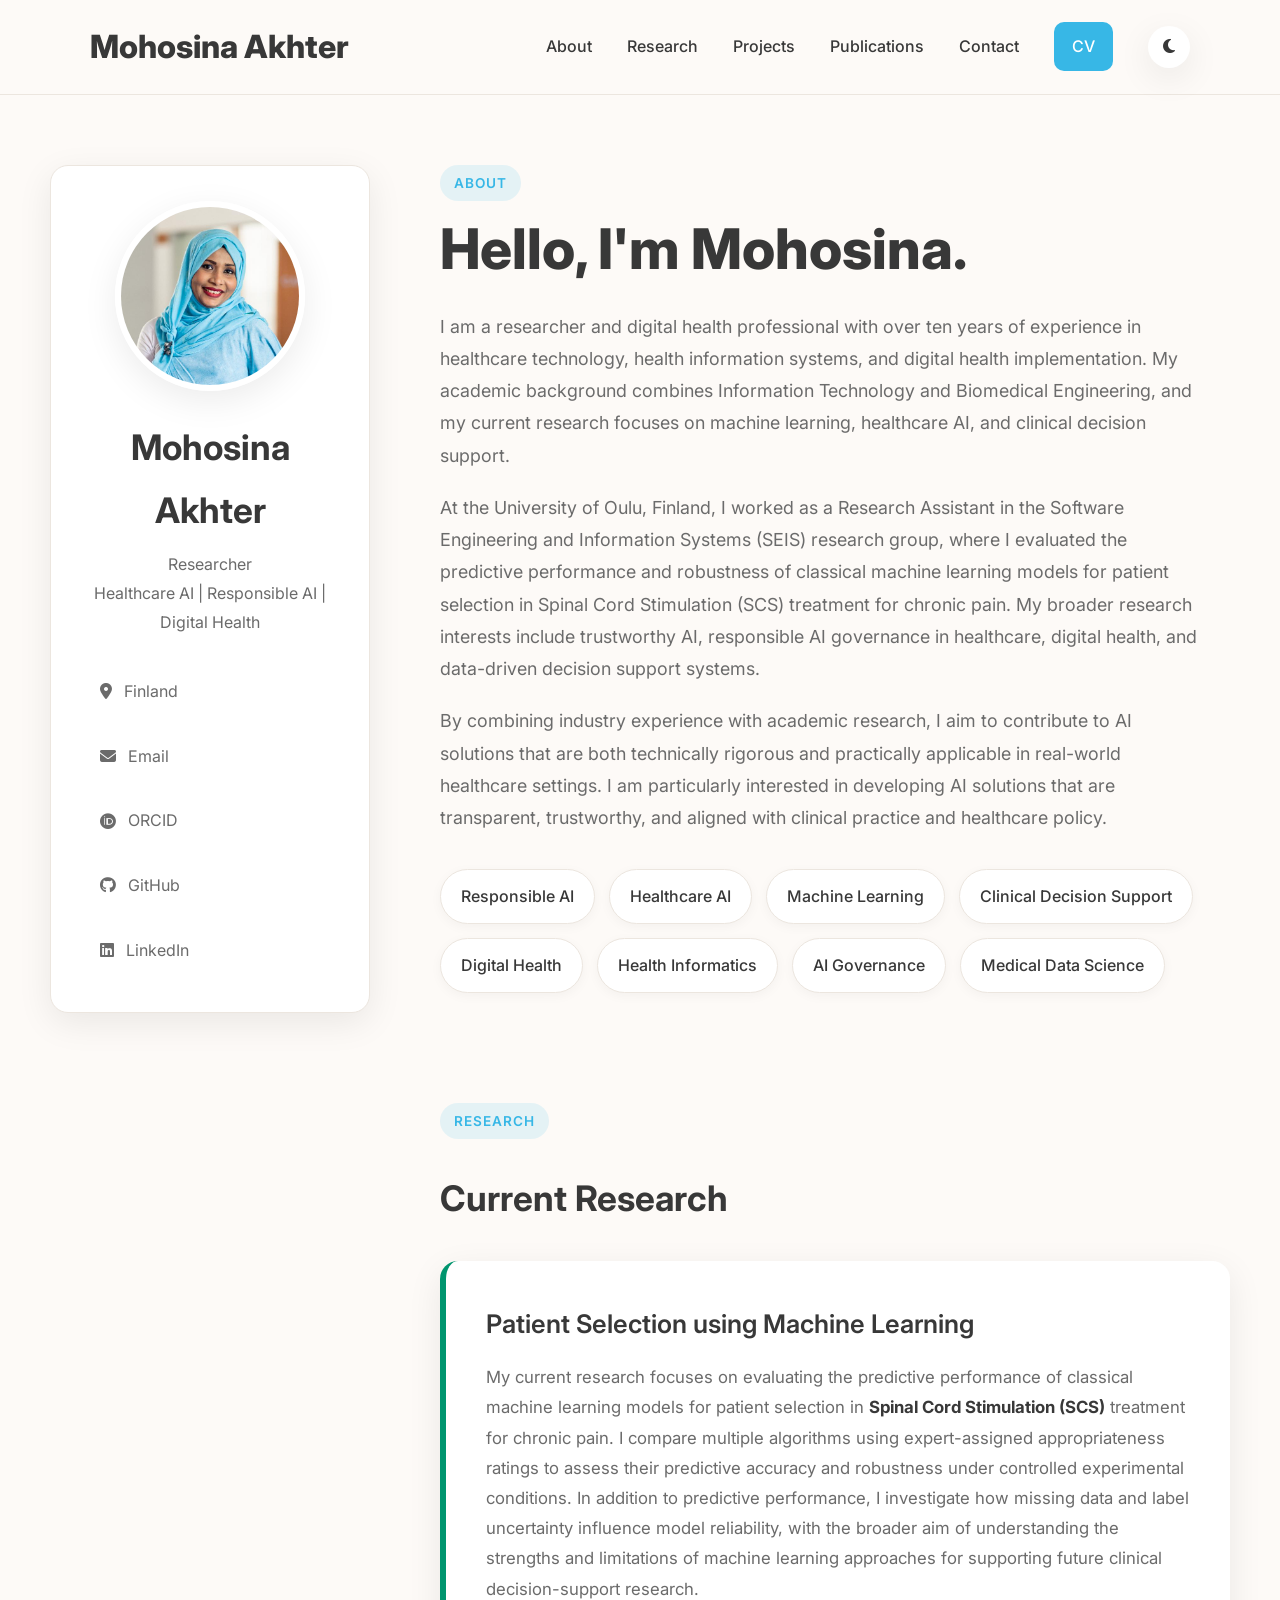
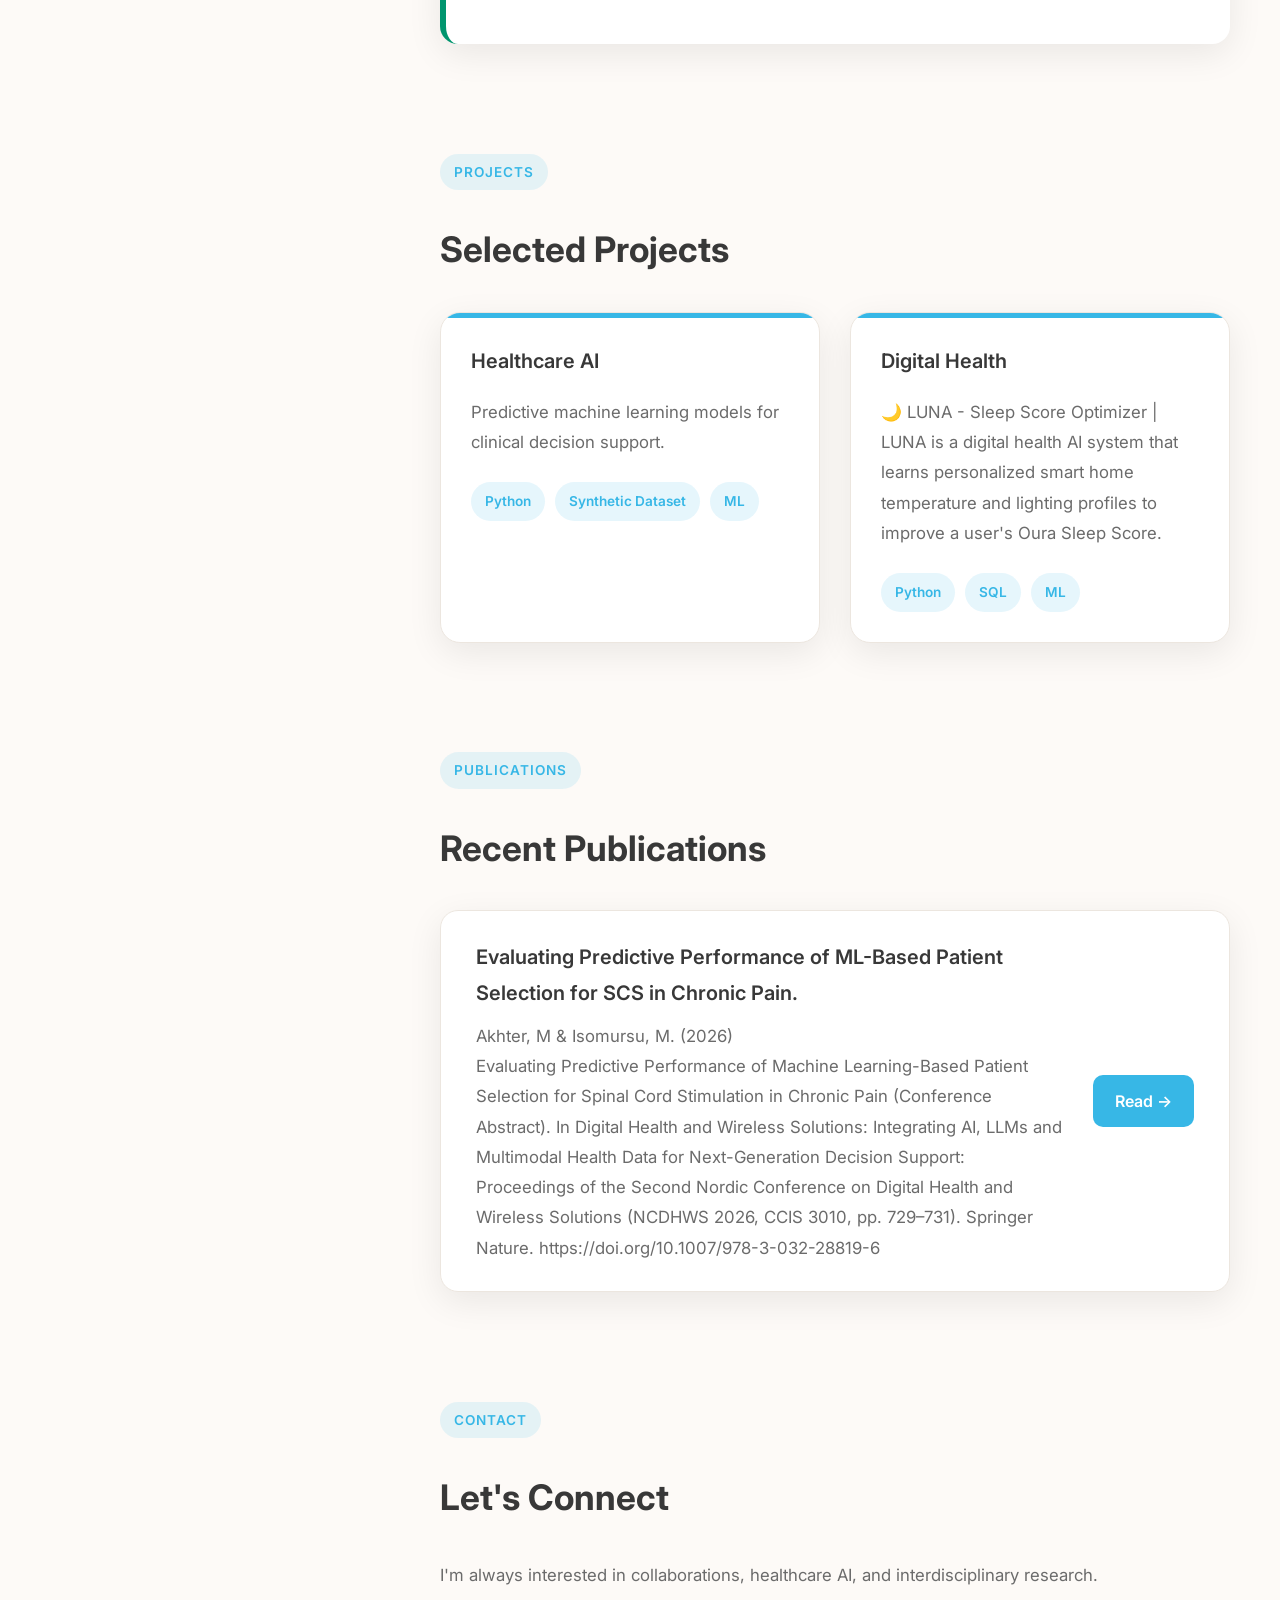
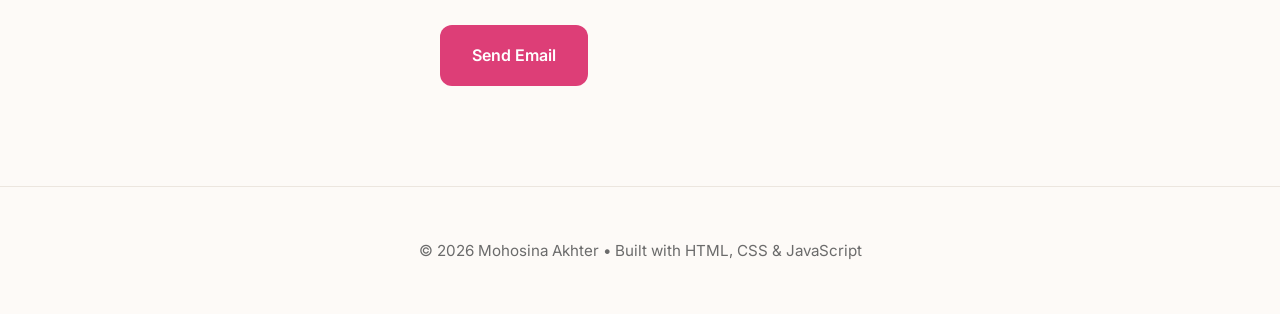
==== commit 019ecfe2: "Update index.html" ====
--- a/index.html
+++ b/index.html
@@ -162,37 +162,16 @@
     <h1>Hello, I'm Mohosina.</h1>
 
     <p>
-        I am an early-career researcher and digital health professional with an
-        interdisciplinary background in biomedical engineering, information
-        technology, and healthcare implementation. My research focuses on
-        machine learning, responsible AI, and digital health, with the goal of
-        developing trustworthy AI systems that support evidence-based clinical
-        decision-making.
+       
+I am a researcher and digital health professional with over ten years of experience in healthcare technology, health information systems, and digital health implementation. My academic background combines Information Technology and Biomedical Engineering, and my current research focuses on machine learning, healthcare AI, and clinical decision support.
     </p>
 
     <p>
-        I recently completed my Master's degree in Biomedical Engineering at the
-        University of Oulu, Finland, where I worked as a Research Assistant in
-        the Software Engineering and Information Systems (SEIS) research group.
-        My research investigated predictive machine learning models for patient
-        selection in spinal cord stimulation for chronic pain treatment,
-        emphasizing model evaluation, risk stratification, and responsible use
-        of clinical data.
+        At the University of Oulu, Finland, I worked as a Research Assistant in the Software Engineering and Information Systems (SEIS) research group, where I evaluated the predictive performance and robustness of classical machine learning models for patient selection in Spinal Cord Stimulation (SCS) treatment for chronic pain. My broader research interests include trustworthy AI, responsible AI governance in healthcare, digital health, and data-driven decision support systems.
     </p>
 
     <p>
-        Before transitioning into academic research, I spent nearly a decade
-        working in digital health and healthcare organizations, leading projects
-        related to health information systems, digital interventions, and
-        technology implementation. These experiences continue to shape my
-        research interests by connecting technical innovation with real-world
-        healthcare challenges.
-    </p>
-
-    <p>
-        My long-term research interests include Responsible AI, healthcare AI
-        governance, clinical decision support, machine learning, digital health,
-        and health information systems. I am particularly interested in
+        By combining industry experience with academic research, I aim to contribute to AI solutions that are both technically rigorous and practically applicable in real-world healthcare settings. I am particularly interested in
         developing AI solutions that are transparent, trustworthy, and aligned
         with clinical practice and healthcare policy.
     </p>
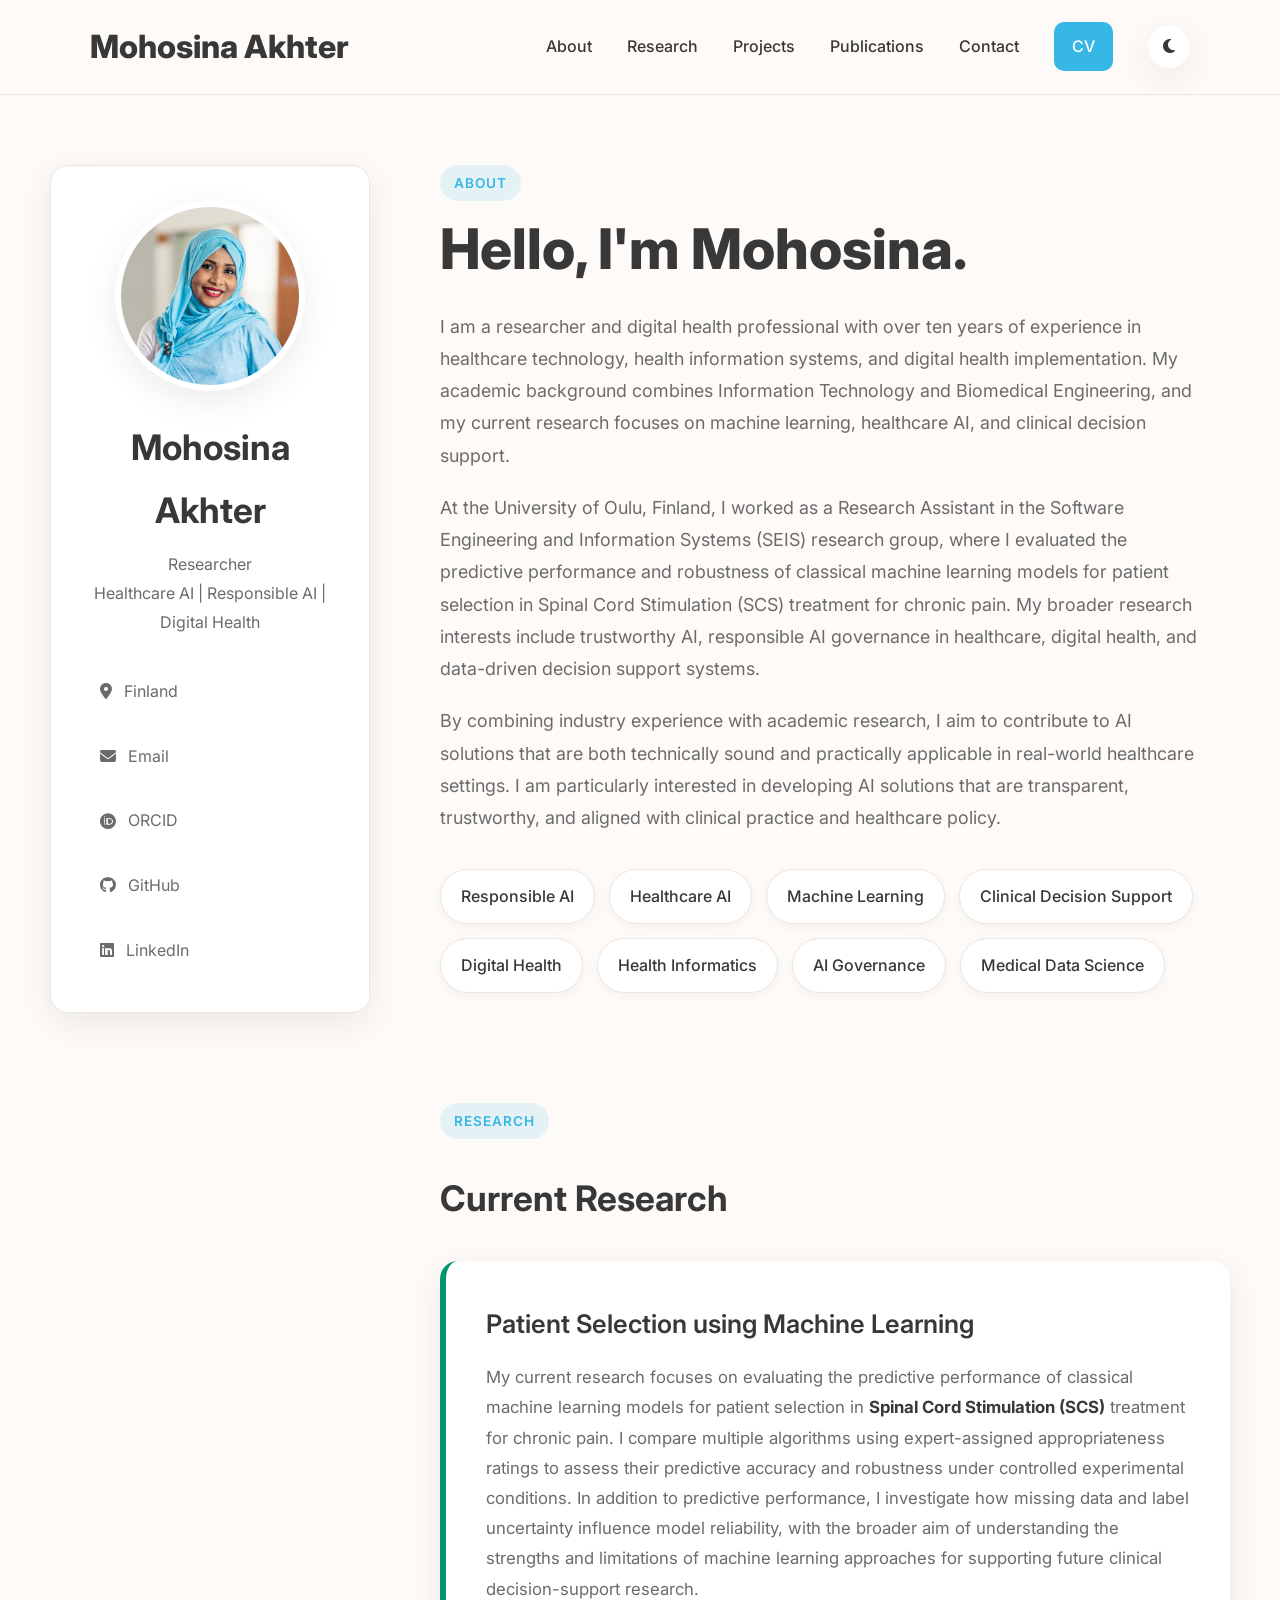
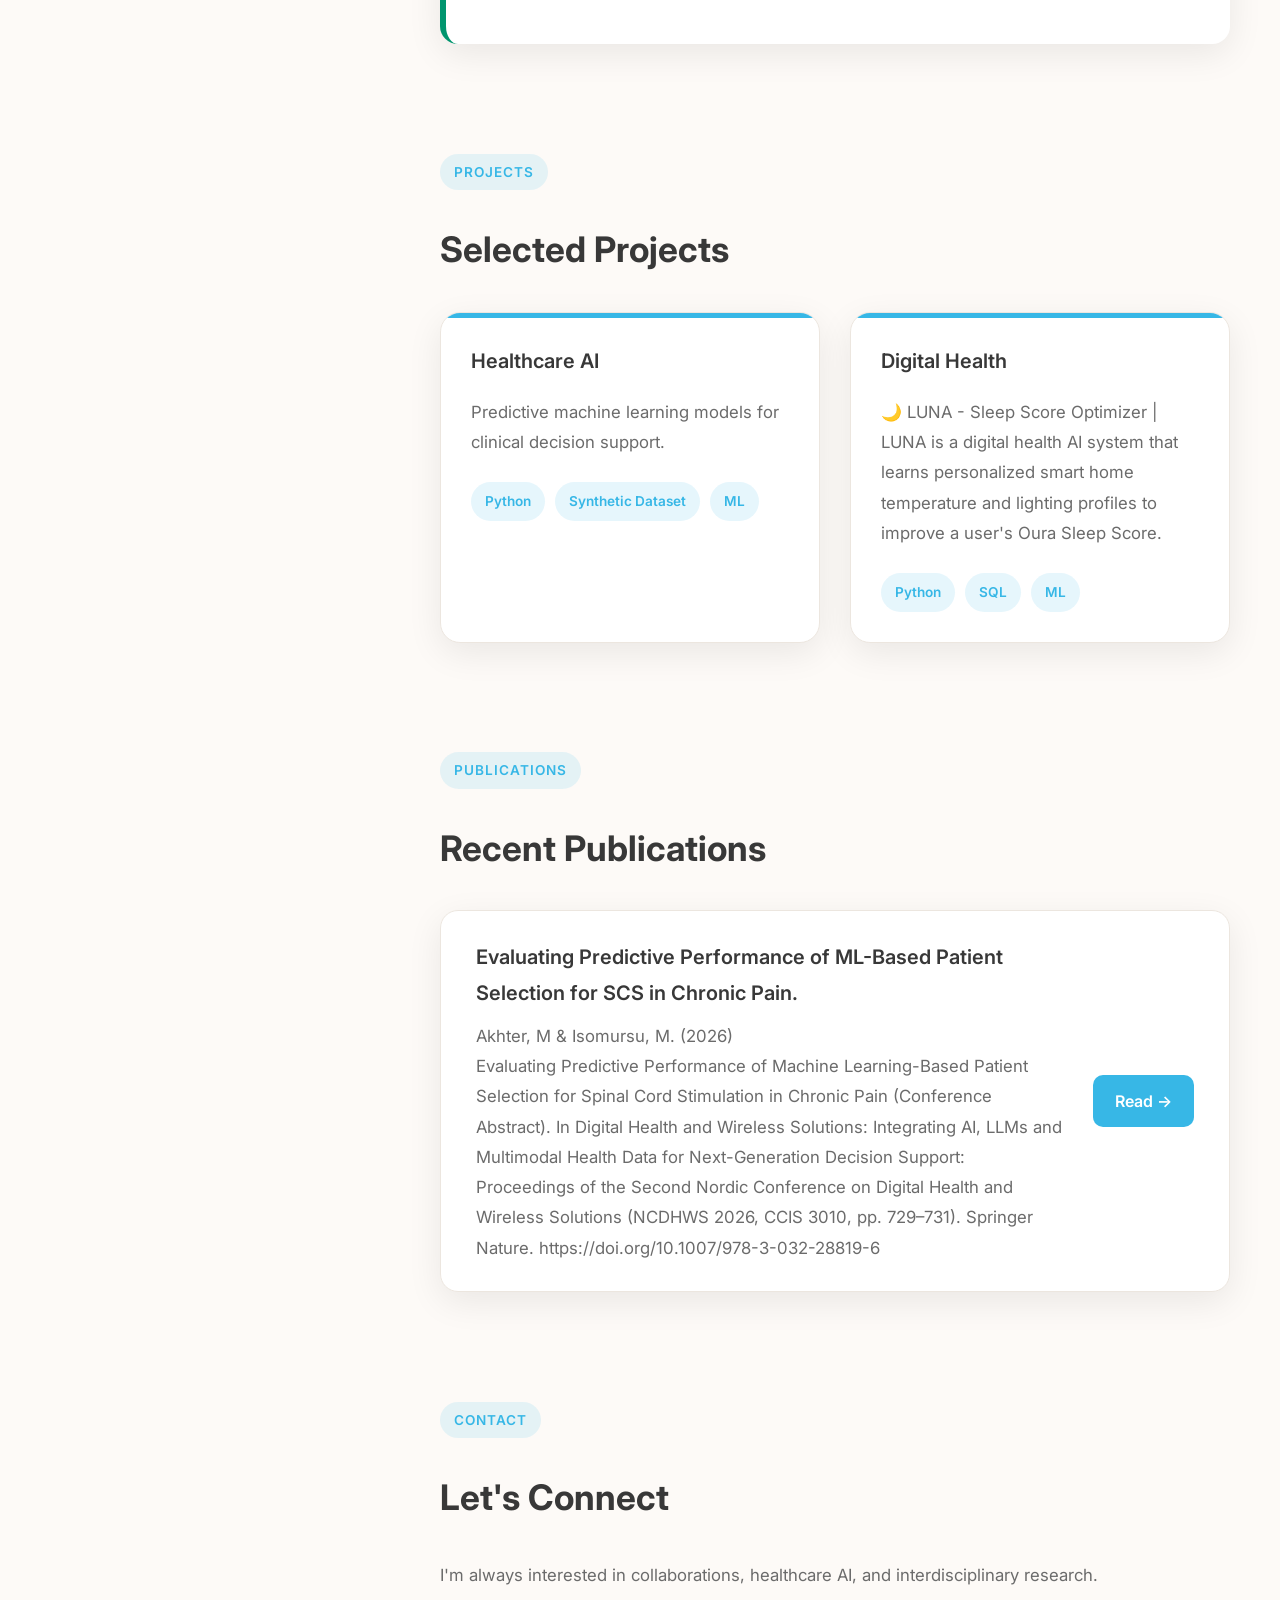
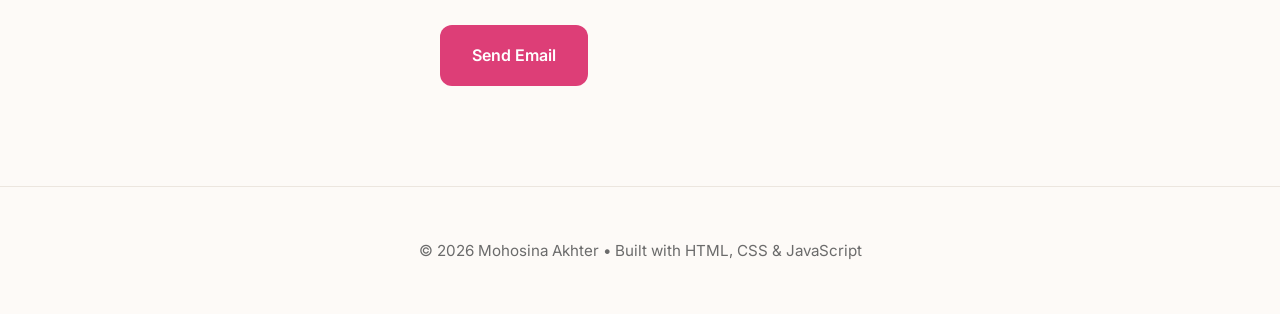
==== commit 014b767b: "Update index.html" ====
--- a/index.html
+++ b/index.html
@@ -171,7 +171,7 @@
     </p>
 
     <p>
-        By combining industry experience with academic research, I aim to contribute to AI solutions that are both technically rigorous and practically applicable in real-world healthcare settings. I am particularly interested in
+        By combining industry experience with academic research, I aim to contribute to AI solutions that are both technically sound and practically applicable in real-world healthcare settings. I am particularly interested in
         developing AI solutions that are transparent, trustworthy, and aligned
         with clinical practice and healthcare policy.
     </p>
